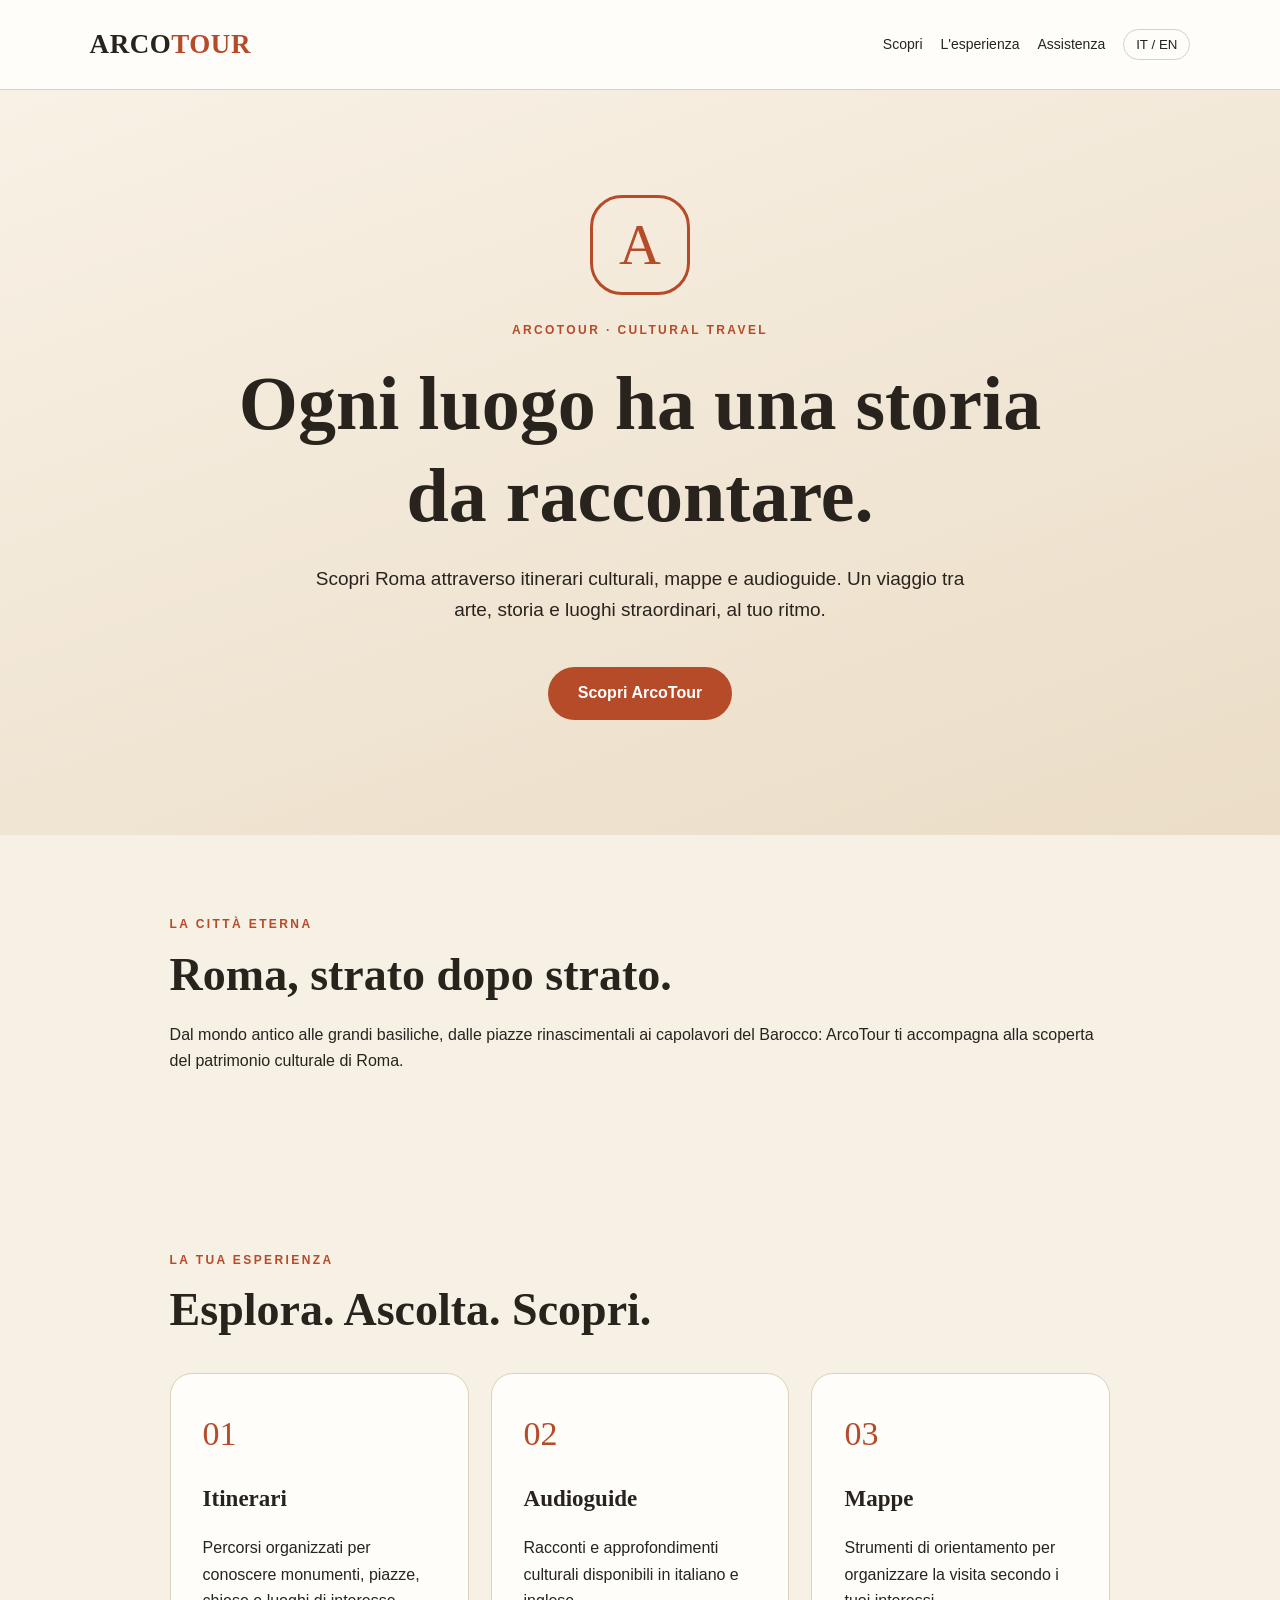
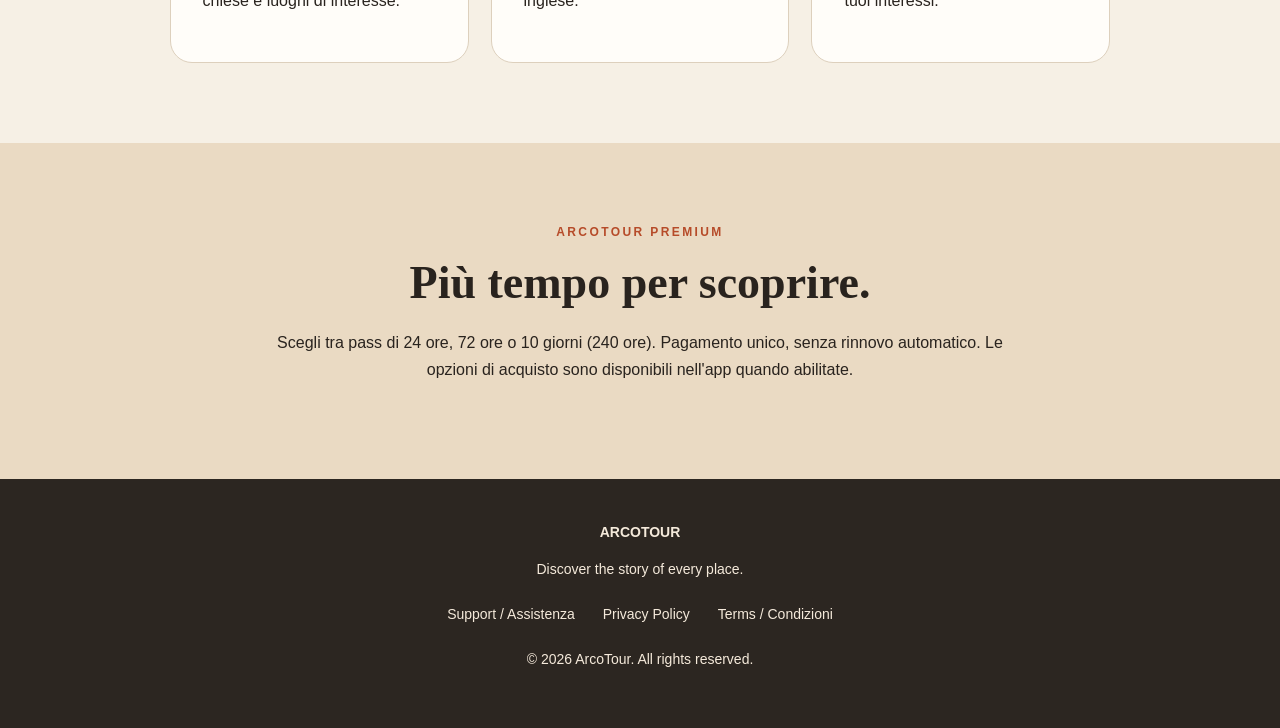
==== index.html @ a57cfba6 "Create ArcoTour official homepage" ====
<!DOCTYPE html>
<html lang="it">
<head>
  <meta charset="UTF-8">
  <meta name="viewport" content="width=device-width, initial-scale=1">
  <meta name="theme-color" content="#f6f0e5">
  <meta name="description" content="ArcoTour: itinerari culturali, mappe e audioguide per scoprire Roma in italiano e inglese.">
  <title>ArcoTour | Discover the story of every place</title>
  <style>
    :root {
      --cream: #f6f0e5;
      --white: #fffdf9;
      --ink: #29231e;
      --terracotta: #b64b29;
      --gold: #d9a441;
      --line: #ddd0bd;
    }

    * { box-sizing: border-box; }

    html { scroll-behavior: smooth; }

    body {
      margin: 0;
      background: var(--cream);
      color: var(--ink);
      font-family: Arial, Helvetica, sans-serif;
      line-height: 1.65;
    }

    a { color: inherit; }

    header {
      display: flex;
      justify-content: space-between;
      align-items: center;
      gap: 20px;
      padding: 22px 7%;
      background: var(--white);
      border-bottom: 1px solid var(--line);
    }

    .brand {
      font-family: Georgia, serif;
      font-size: 27px;
      font-weight: bold;
      letter-spacing: .02em;
      text-decoration: none;
    }

    .brand span { color: var(--terracotta); }

    nav {
      display: flex;
      flex-wrap: wrap;
      gap: 18px;
      align-items: center;
      font-size: 14px;
    }

    nav a { text-decoration: none; }

    nav a:hover, footer a:hover {
      color: var(--terracotta);
    }

    .language {
      border: 1px solid var(--line);
      background: var(--white);
      padding: 7px 12px;
      border-radius: 30px;
      cursor: pointer;
      color: var(--ink);
    }

    .hero {
      padding: 105px 7% 115px;
      text-align: center;
      background: linear-gradient(160deg, #f8f1e5, #ebddc7);
    }

    .symbol {
      display: inline-flex;
      justify-content: center;
      align-items: center;
      width: 100px;
      height: 100px;
      border: 3px solid var(--terracotta);
      border-radius: 32px;
      font-family: Georgia, serif;
      font-size: 58px;
      color: var(--terracotta);
      margin-bottom: 26px;
    }

    .eyebrow {
      color: var(--terracotta);
      text-transform: uppercase;
      letter-spacing: .2em;
      font-size: 12px;
      font-weight: bold;
    }

    h1, h2, h3 {
      font-family: Georgia, "Times New Roman", serif;
      line-height: 1.2;
    }

    h1 {
      font-size: clamp(42px, 7vw, 76px);
      max-width: 900px;
      margin: 18px auto;
    }

    .hero p {
      max-width: 650px;
      margin: 22px auto;
      font-size: 19px;
    }

    .button {
      display: inline-block;
      margin-top: 20px;
      padding: 13px 30px;
      background: var(--terracotta);
      color: white;
      border-radius: 35px;
      text-decoration: none;
      font-weight: bold;
    }

    .button:hover { background: #913b21; }

    section {
      max-width: 1120px;
      margin: auto;
      padding: 80px 7%;
    }

    section h2 {
      font-size: clamp(30px, 4vw, 46px);
      margin: 12px 0 20px;
    }

    .cards {
      display: grid;
      grid-template-columns: repeat(3, 1fr);
      gap: 22px;
      margin-top: 35px;
    }

    .card {
      background: var(--white);
      padding: 32px;
      border: 1px solid var(--line);
      border-radius: 22px;
    }

    .card .number {
      color: var(--terracotta);
      font-family: Georgia, serif;
      font-size: 34px;
    }

    .card h3 { font-size: 23px; }

    .highlight {
      max-width: none;
      background: #eadac3;
      text-align: center;
    }

    .highlight > div {
      max-width: 760px;
      margin: auto;
    }

    footer {
      background: #2c2621;
      color: #f5eadb;
      padding: 42px 7%;
      text-align: center;
      font-size: 14px;
    }

    footer a {
      display: inline-block;
      margin: 8px 12px;
      color: inherit;
      text-decoration: none;
    }

    [data-lang="en"] { display: none; }

    body.english [data-lang="it"] { display: none; }
    body.english [data-lang="en"] { display: revert; }

    @media (max-width: 720px) {
      header { flex-direction: column; }
      nav { justify-content: center; }
      .hero { padding: 75px 7%; }
      .cards { grid-template-columns: 1fr; }
      section { padding: 60px 7%; }
    }
  </style>
</head>
<body>

<header>
  <a class="brand" href="index.html">ARCO<span>TOUR</span></a>
  <nav aria-label="Main navigation">
    <a href="#discover">
      <span data-lang="it">Scopri</span>
      <span data-lang="en">Discover</span>
    </a>
    <a href="#experience">
      <span data-lang="it">L'esperienza</span>
      <span data-lang="en">Experience</span>
    </a>
    <a href="support.html">
      <span data-lang="it">Assistenza</span>
      <span data-lang="en">Support</span>
    </a>
    <button class="language" type="button" onclick="toggleLanguage()" aria-label="Change language">
      IT / EN
    </button>
  </nav>
</header>

<main>
  <div class="hero">
    <div class="symbol" aria-hidden="true">A</div>
    <div class="eyebrow">ArcoTour · Cultural Travel</div>

    <div data-lang="it">
      <h1>Ogni luogo ha una storia da raccontare.</h1>
      <p>Scopri Roma attraverso itinerari culturali, mappe e audioguide. Un viaggio tra arte, storia e luoghi straordinari, al tuo ritmo.</p>
      <a class="button" href="#discover">Scopri ArcoTour</a>
    </div>

    <div data-lang="en">
      <h1>Every place has a story to tell.</h1>
      <p>Discover Rome through cultural itineraries, maps and audio guides. Explore art, history and remarkable places at your own pace.</p>
      <a class="button" href="#discover">Discover ArcoTour</a>
    </div>
  </div>

  <section id="discover">
    <div data-lang="it">
      <div class="eyebrow">La città eterna</div>
      <h2>Roma, strato dopo strato.</h2>
      <p>Dal mondo antico alle grandi basiliche, dalle piazze rinascimentali ai capolavori del Barocco: ArcoTour ti accompagna alla scoperta del patrimonio culturale di Roma.</p>
    </div>
    <div data-lang="en">
      <div class="eyebrow">The Eternal City</div>
      <h2>Rome, layer by layer.</h2>
      <p>From ancient Rome to its magnificent basilicas, Renaissance squares and Baroque masterpieces, ArcoTour helps you explore the city's cultural heritage.</p>
    </div>
  </section>

  <section id="experience">
    <div data-lang="it">
      <div class="eyebrow">La tua esperienza</div>
      <h2>Esplora. Ascolta. Scopri.</h2>
    </div>
    <div data-lang="en">
      <div class="eyebrow">Your experience</div>
      <h2>Explore. Listen. Discover.</h2>
    </div>

    <div class="cards">
      <article class="card">
        <div class="number">01</div>
        <h3>
          <span data-lang="it">Itinerari</span>
          <span data-lang="en">Itineraries</span>
        </h3>
        <p data-lang="it">Percorsi organizzati per conoscere monumenti, piazze, chiese e luoghi di interesse.</p>
        <p data-lang="en">Curated routes through monuments, squares, churches and cultural landmarks.</p>
      </article>

      <article class="card">
        <div class="number">02</div>
        <h3>
          <span data-lang="it">Audioguide</span>
          <span data-lang="en">Audio guides</span>
        </h3>
        <p data-lang="it">Racconti e approfondimenti culturali disponibili in italiano e inglese.</p>
        <p data-lang="en">Cultural stories and insights available in Italian and English.</p>
      </article>

      <article class="card">
        <div class="number">03</div>
        <h3>
          <span data-lang="it">Mappe</span>
          <span data-lang="en">Maps</span>
        </h3>
        <p data-lang="it">Strumenti di orientamento per organizzare la visita secondo i tuoi interessi.</p>
        <p data-lang="en">Navigation tools to plan your visit around your own interests.</p>
      </article>
    </div>
  </section>

  <section class="highlight">
    <div data-lang="it">
      <div class="eyebrow">ArcoTour Premium</div>
      <h2>Più tempo per scoprire.</h2>
      <p>Scegli tra pass di 24 ore, 72 ore o 10 giorni (240 ore). Pagamento unico, senza rinnovo automatico. Le opzioni di acquisto sono disponibili nell'app quando abilitate.</p>
    </div>
    <div data-lang="en">
      <div class="eyebrow">ArcoTour Premium</div>
      <h2>More time to discover.</h2>
      <p>Choose a 24-hour, 72-hour or 10-day (240-hour) pass. One-time payment, no automatic renewal. Purchase options are available in the app when enabled.</p>
    </div>
  </section>
</main>

<footer>
  <strong>ARCOTOUR</strong>
  <p>Discover the story of every place.</p>

  <a href="support.html">Support / Assistenza</a>
  <a href="privacy.html">Privacy Policy</a>
  <a href="terms.html">Terms / Condizioni</a>

  <p>© 2026 ArcoTour. All rights reserved.</p>
</footer>

<script>
  function toggleLanguage() {
    const english = document.body.classList.toggle("english");
    document.documentElement.lang = english ? "en" : "it";
  }
</script>

</body>
</html>
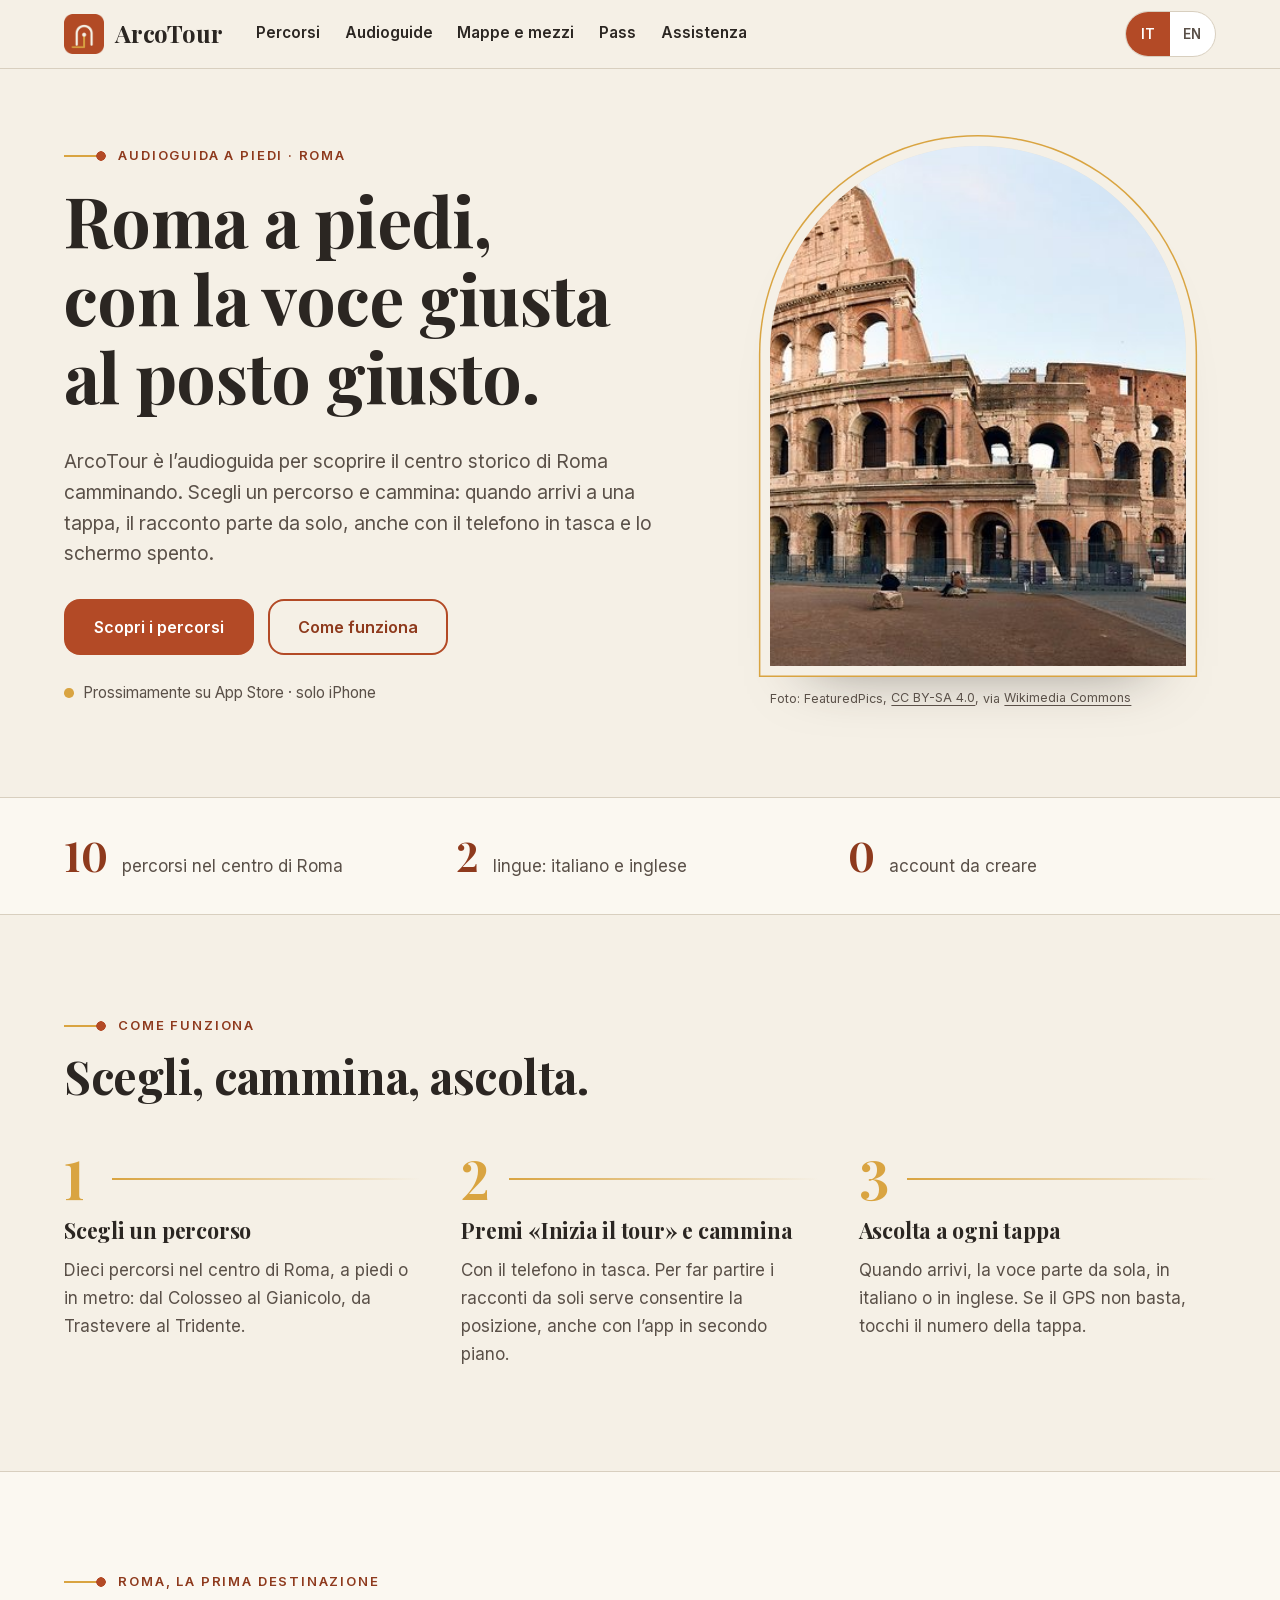
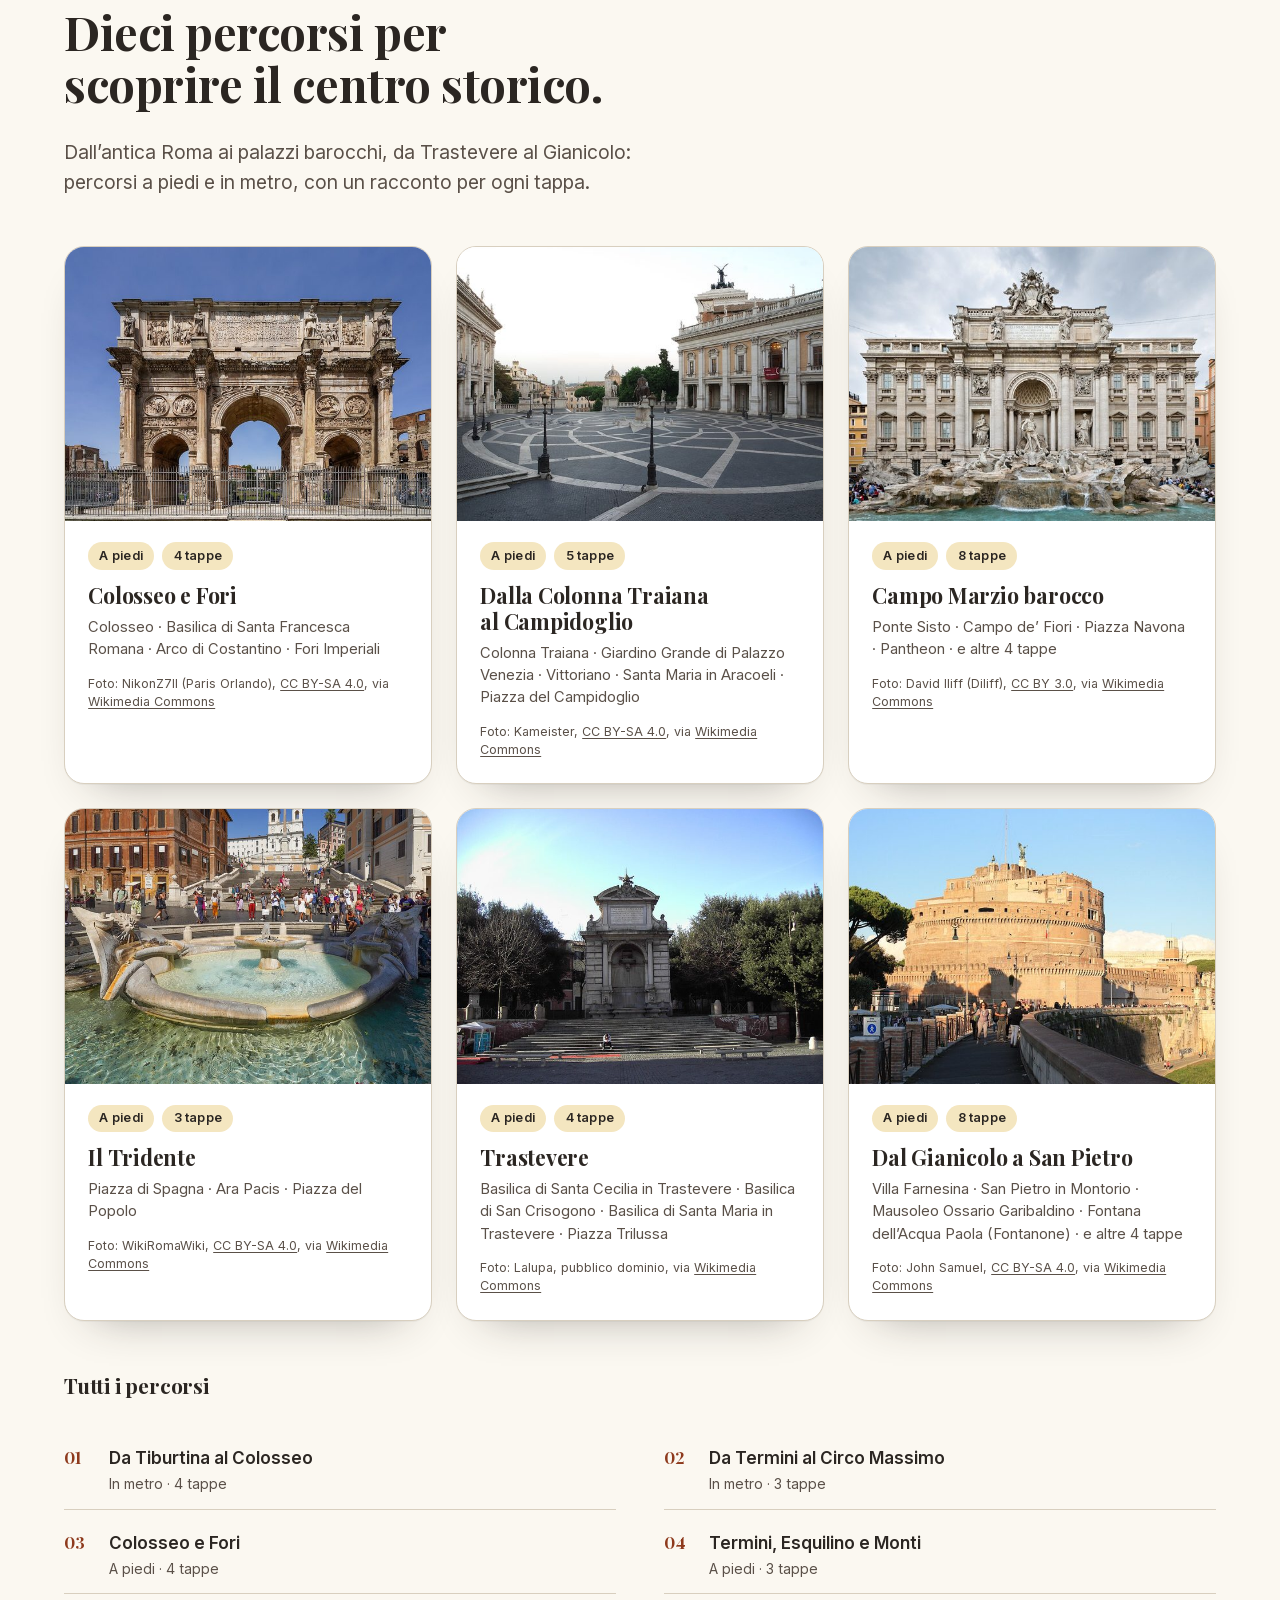
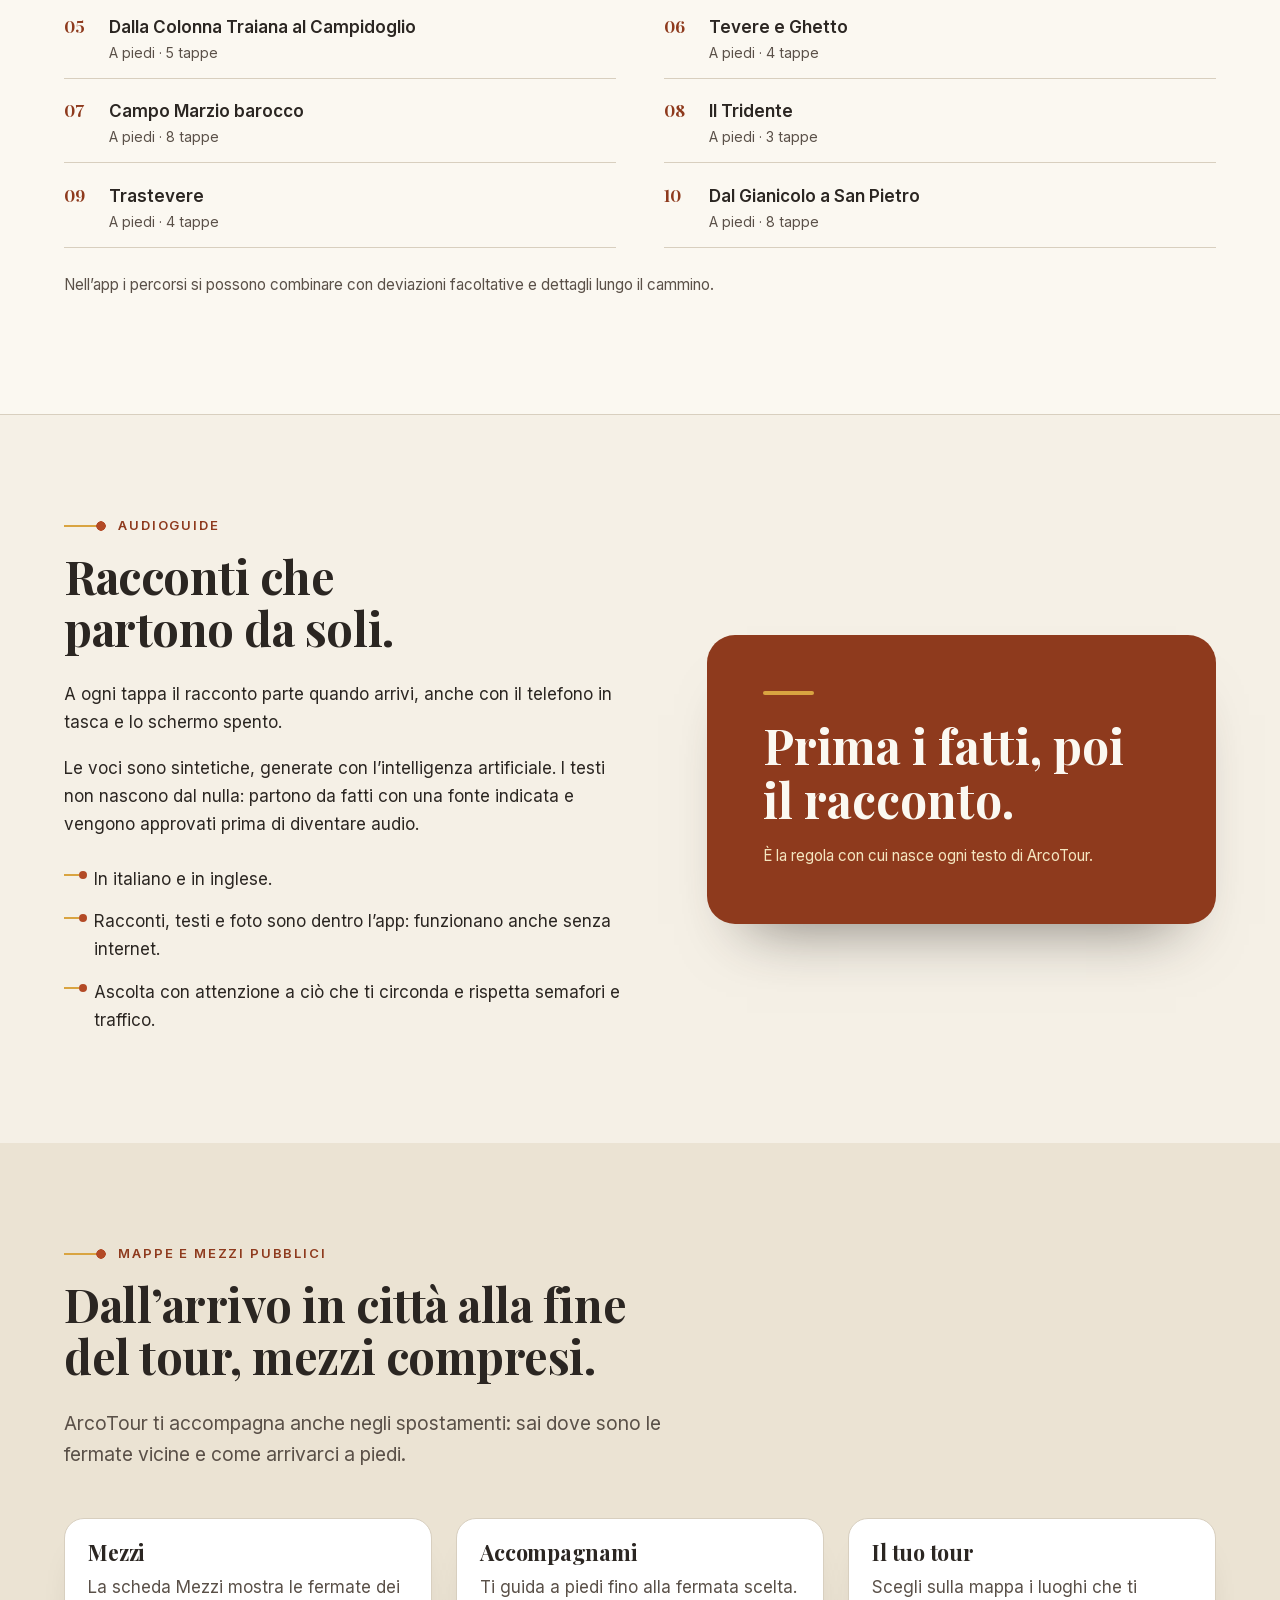
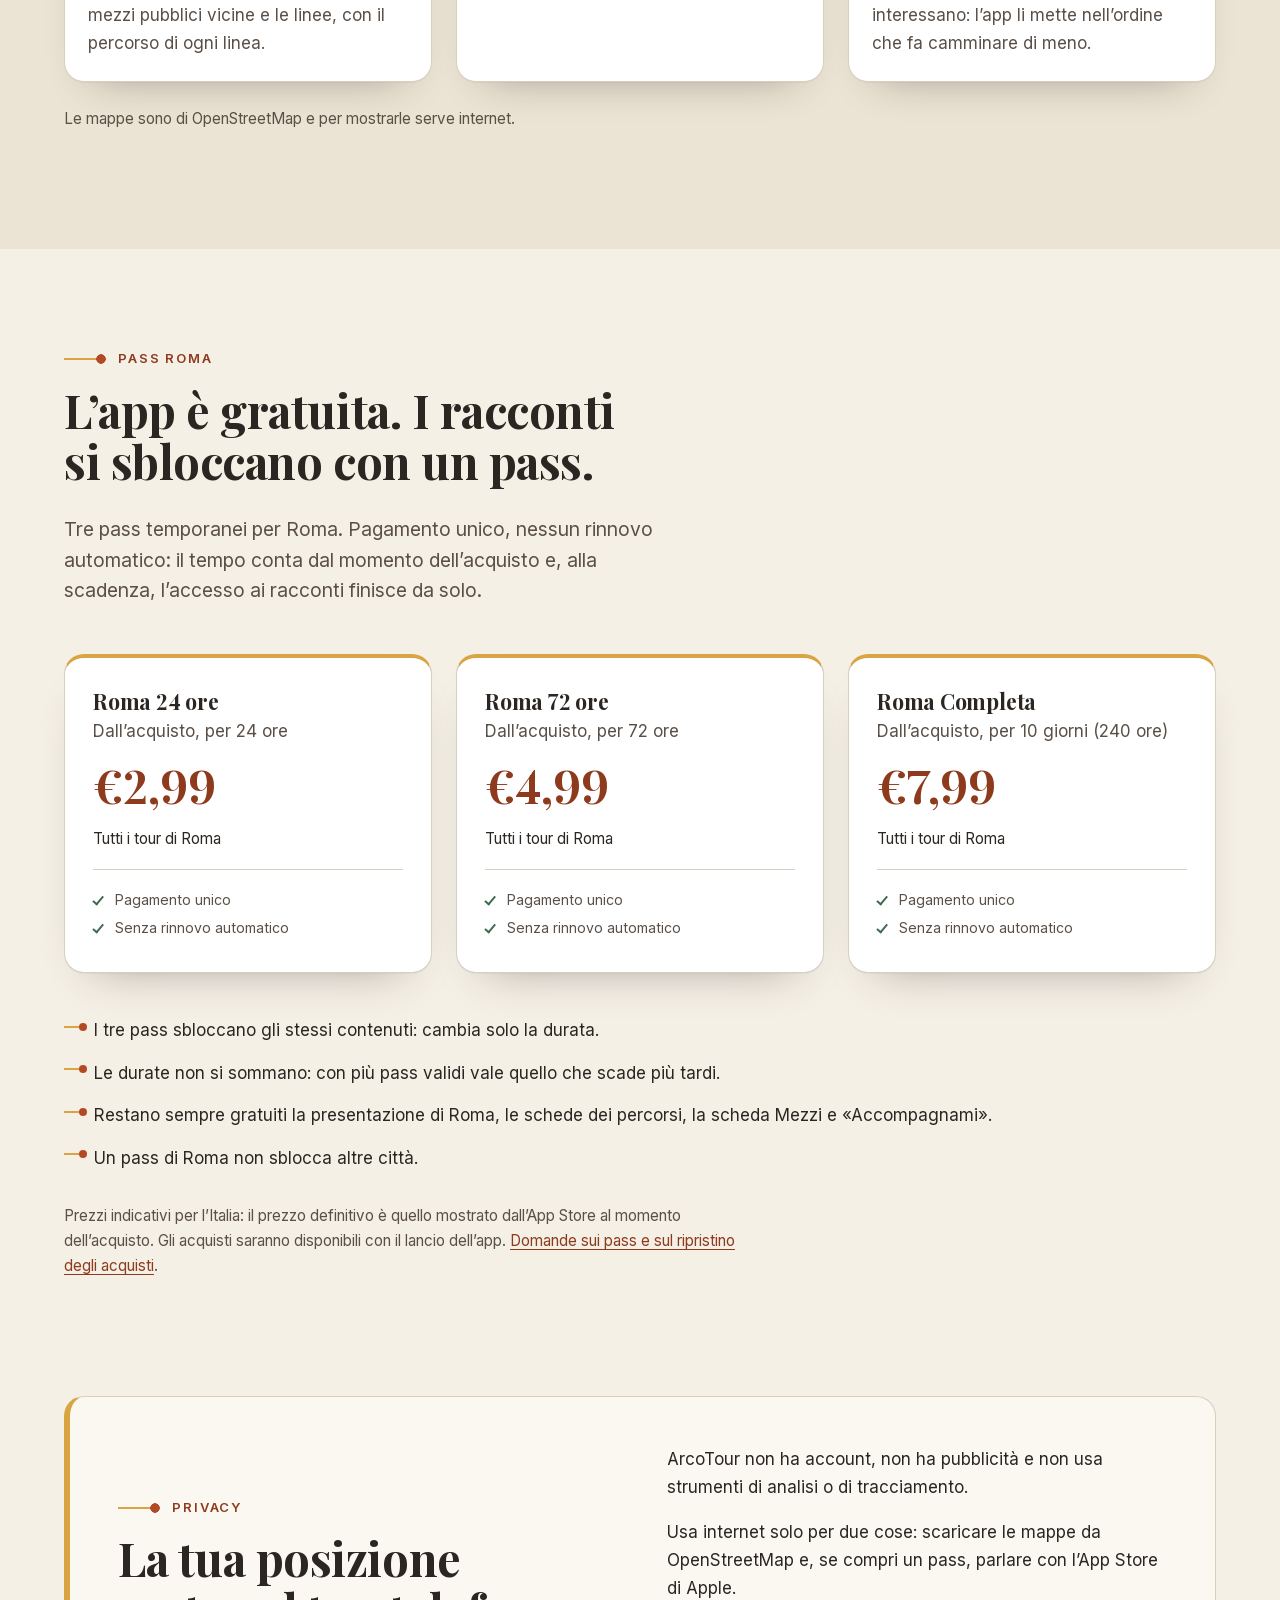
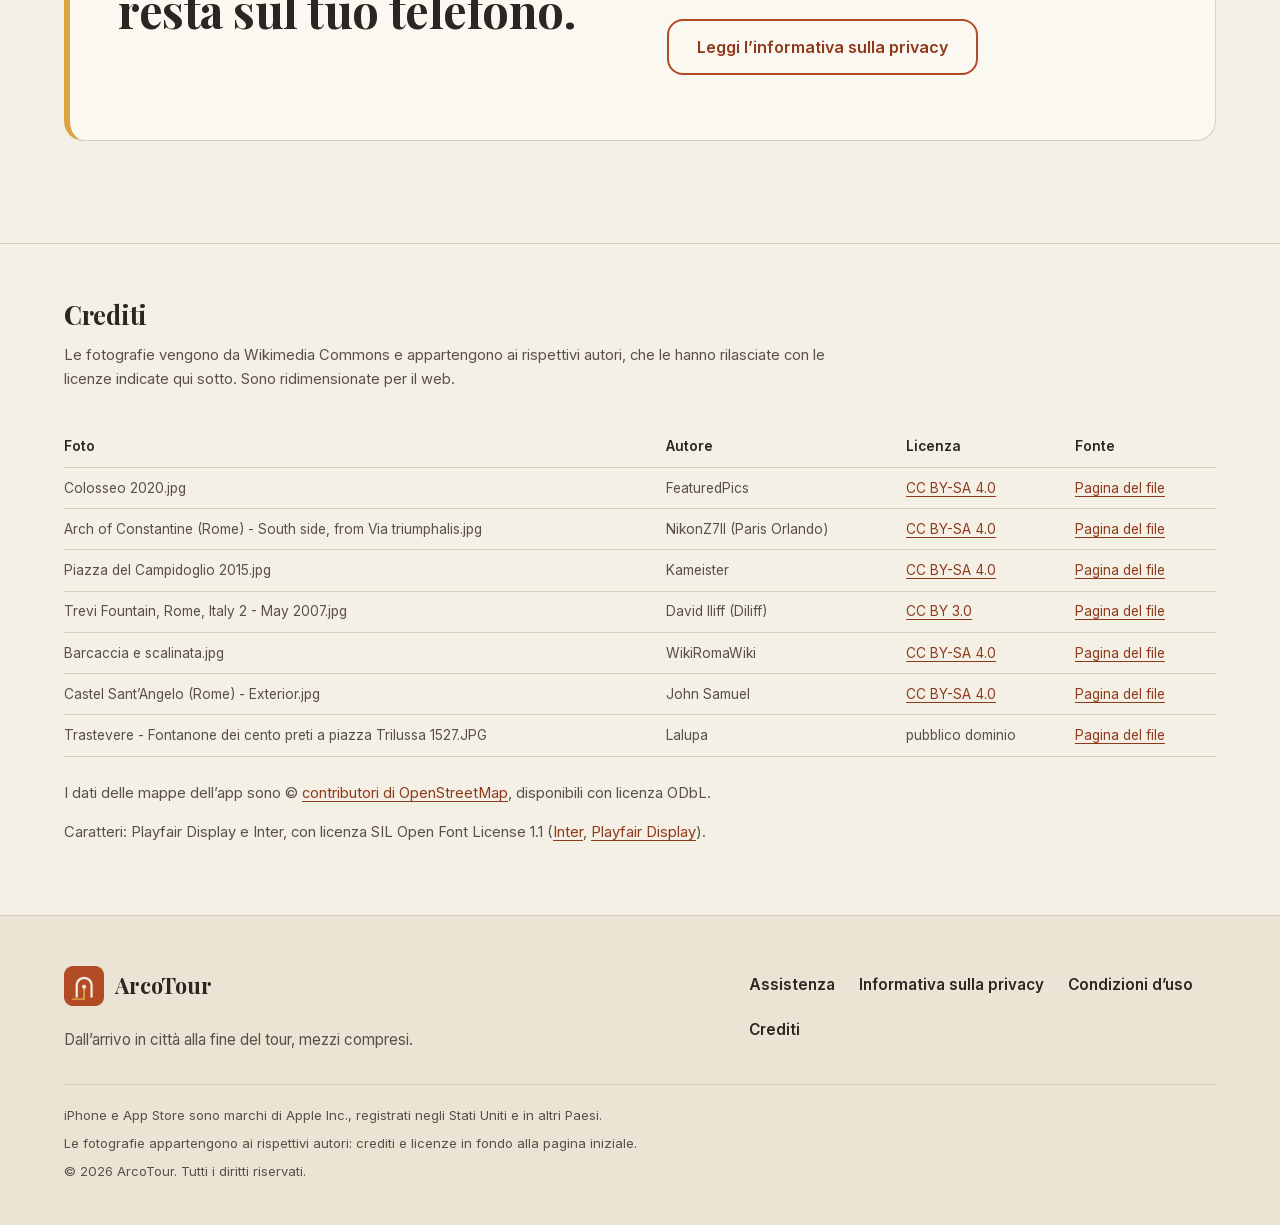
==== commit 7e50ea80: "Sito ufficiale ArcoTour: home, assistenza, privacy e condizioni (IT/EN) Perché il sito mostrava solo" ====
--- a/index.html
+++ b/index.html
@@ -1,337 +1,241 @@
-<!DOCTYPE html>
+<!doctype html>
 <html lang="it">
 <head>
-  <meta charset="UTF-8">
-  <meta name="viewport" content="width=device-width, initial-scale=1">
-  <meta name="theme-color" content="#f6f0e5">
-  <meta name="description" content="ArcoTour: itinerari culturali, mappe e audioguide per scoprire Roma in italiano e inglese.">
-  <title>ArcoTour | Discover the story of every place</title>
-  <style>
-    :root {
-      --cream: #f6f0e5;
-      --white: #fffdf9;
-      --ink: #29231e;
-      --terracotta: #b64b29;
-      --gold: #d9a441;
-      --line: #ddd0bd;
-    }
-
-    * { box-sizing: border-box; }
-
-    html { scroll-behavior: smooth; }
-
-    body {
-      margin: 0;
-      background: var(--cream);
-      color: var(--ink);
-      font-family: Arial, Helvetica, sans-serif;
-      line-height: 1.65;
-    }
-
-    a { color: inherit; }
-
-    header {
-      display: flex;
-      justify-content: space-between;
-      align-items: center;
-      gap: 20px;
-      padding: 22px 7%;
-      background: var(--white);
-      border-bottom: 1px solid var(--line);
-    }
-
-    .brand {
-      font-family: Georgia, serif;
-      font-size: 27px;
-      font-weight: bold;
-      letter-spacing: .02em;
-      text-decoration: none;
-    }
-
-    .brand span { color: var(--terracotta); }
-
-    nav {
-      display: flex;
-      flex-wrap: wrap;
-      gap: 18px;
-      align-items: center;
-      font-size: 14px;
-    }
-
-    nav a { text-decoration: none; }
-
-    nav a:hover, footer a:hover {
-      color: var(--terracotta);
-    }
-
-    .language {
-      border: 1px solid var(--line);
-      background: var(--white);
-      padding: 7px 12px;
-      border-radius: 30px;
-      cursor: pointer;
-      color: var(--ink);
-    }
-
-    .hero {
-      padding: 105px 7% 115px;
-      text-align: center;
-      background: linear-gradient(160deg, #f8f1e5, #ebddc7);
-    }
-
-    .symbol {
-      display: inline-flex;
-      justify-content: center;
-      align-items: center;
-      width: 100px;
-      height: 100px;
-      border: 3px solid var(--terracotta);
-      border-radius: 32px;
-      font-family: Georgia, serif;
-      font-size: 58px;
-      color: var(--terracotta);
-      margin-bottom: 26px;
-    }
-
-    .eyebrow {
-      color: var(--terracotta);
-      text-transform: uppercase;
-      letter-spacing: .2em;
-      font-size: 12px;
-      font-weight: bold;
-    }
-
-    h1, h2, h3 {
-      font-family: Georgia, "Times New Roman", serif;
-      line-height: 1.2;
-    }
-
-    h1 {
-      font-size: clamp(42px, 7vw, 76px);
-      max-width: 900px;
-      margin: 18px auto;
-    }
-
-    .hero p {
-      max-width: 650px;
-      margin: 22px auto;
-      font-size: 19px;
-    }
-
-    .button {
-      display: inline-block;
-      margin-top: 20px;
-      padding: 13px 30px;
-      background: var(--terracotta);
-      color: white;
-      border-radius: 35px;
-      text-decoration: none;
-      font-weight: bold;
-    }
-
-    .button:hover { background: #913b21; }
-
-    section {
-      max-width: 1120px;
-      margin: auto;
-      padding: 80px 7%;
-    }
-
-    section h2 {
-      font-size: clamp(30px, 4vw, 46px);
-      margin: 12px 0 20px;
-    }
-
-    .cards {
-      display: grid;
-      grid-template-columns: repeat(3, 1fr);
-      gap: 22px;
-      margin-top: 35px;
-    }
-
-    .card {
-      background: var(--white);
-      padding: 32px;
-      border: 1px solid var(--line);
-      border-radius: 22px;
-    }
-
-    .card .number {
-      color: var(--terracotta);
-      font-family: Georgia, serif;
-      font-size: 34px;
-    }
-
-    .card h3 { font-size: 23px; }
-
-    .highlight {
-      max-width: none;
-      background: #eadac3;
-      text-align: center;
-    }
-
-    .highlight > div {
-      max-width: 760px;
-      margin: auto;
-    }
-
-    footer {
-      background: #2c2621;
-      color: #f5eadb;
-      padding: 42px 7%;
-      text-align: center;
-      font-size: 14px;
-    }
-
-    footer a {
-      display: inline-block;
-      margin: 8px 12px;
-      color: inherit;
-      text-decoration: none;
-    }
-
-    [data-lang="en"] { display: none; }
-
-    body.english [data-lang="it"] { display: none; }
-    body.english [data-lang="en"] { display: revert; }
-
-    @media (max-width: 720px) {
-      header { flex-direction: column; }
-      nav { justify-content: center; }
-      .hero { padding: 75px 7%; }
-      .cards { grid-template-columns: 1fr; }
-      section { padding: 60px 7%; }
-    }
-  </style>
+<meta charset="utf-8">
+<meta name="viewport" content="width=device-width, initial-scale=1">
+<title>ArcoTour · Audioguida a piedi per Roma</title>
+<meta name="description" content="ArcoTour è l’audioguida per scoprire Roma camminando: dieci percorsi a piedi e in metro, con racconti in italiano e inglese che partono da soli a ogni tappa.">
+<meta name="theme-color" content="#F5F0E6">
+<meta name="color-scheme" content="light">
+<link rel="canonical" href="https://car-carmelo-ui.github.io/arcotour-site/">
+<link rel="alternate" hreflang="it" href="https://car-carmelo-ui.github.io/arcotour-site/">
+<link rel="alternate" hreflang="en" href="https://car-carmelo-ui.github.io/arcotour-site/en/">
+<link rel="alternate" hreflang="x-default" href="https://car-carmelo-ui.github.io/arcotour-site/">
+<meta property="og:type" content="website">
+<meta property="og:site_name" content="ArcoTour">
+<meta property="og:title" content="ArcoTour · Audioguida a piedi per Roma">
+<meta property="og:description" content="ArcoTour è l’audioguida per scoprire Roma camminando: dieci percorsi a piedi e in metro, con racconti in italiano e inglese che partono da soli a ogni tappa.">
+<meta property="og:url" content="https://car-carmelo-ui.github.io/arcotour-site/">
+<meta property="og:locale" content="it_IT">
+<meta property="og:locale:alternate" content="en_GB">
+<meta property="og:image" content="https://car-carmelo-ui.github.io/arcotour-site/assets/img/anteprima-it.png">
+<meta property="og:image:width" content="1200">
+<meta property="og:image:height" content="630">
+<meta property="og:image:alt" content="ArcoTour, audioguida a piedi">
+<meta name="twitter:card" content="summary_large_image">
+<link rel="icon" href="favicon.ico" sizes="any">
+<link rel="icon" type="image/png" sizes="32x32" href="assets/img/favicon-32.png">
+<link rel="apple-touch-icon" href="assets/img/apple-touch-icon.png">
+<link rel="preload" href="assets/fonts/PlayfairDisplay-Bold.ttf" as="font" type="font/ttf" crossorigin>
+<link rel="preload" href="assets/fonts/inter-regular.woff2" as="font" type="font/woff2" crossorigin>
+<link rel="stylesheet" href="assets/css/site.css">
+<script>document.documentElement.className='js'</script>
+<script src="assets/js/site.js" defer></script>
+<script type="application/ld+json">{"@context":"https://schema.org","@graph":[{"@type":"WebSite","@id":"https://car-carmelo-ui.github.io/arcotour-site/#sito","url":"https://car-carmelo-ui.github.io/arcotour-site/","name":"ArcoTour","inLanguage":"it"},{"@type":"MobileApplication","name":"ArcoTour","operatingSystem":"iOS 15 or later","applicationCategory":"TravelApplication","description":"Audioguida a piedi per Roma: percorsi a piedi e in metro, racconti in italiano e inglese che partono da soli a ogni tappa.","inLanguage":["it","en"],"url":"https://car-carmelo-ui.github.io/arcotour-site/"}]}</script>
 </head>
 <body>
-
-<header>
-  <a class="brand" href="index.html">ARCO<span>TOUR</span></a>
-  <nav aria-label="Main navigation">
-    <a href="#discover">
-      <span data-lang="it">Scopri</span>
-      <span data-lang="en">Discover</span>
-    </a>
-    <a href="#experience">
-      <span data-lang="it">L'esperienza</span>
-      <span data-lang="en">Experience</span>
-    </a>
-    <a href="support.html">
-      <span data-lang="it">Assistenza</span>
-      <span data-lang="en">Support</span>
-    </a>
-    <button class="language" type="button" onclick="toggleLanguage()" aria-label="Change language">
-      IT / EN
-    </button>
-  </nav>
+<a class="salta" href="#contenuto">Vai al contenuto</a>
+<header class="intestazione">
+<div class="contenitore">
+<a class="marchio" href="index.html" aria-label="ArcoTour, pagina iniziale"><img src="assets/img/icona-96.png" width="40" height="40" alt=""><span>ArcoTour</span></a>
+<button class="menu-toggle" type="button" aria-expanded="false" aria-controls="menu-principale">Menu</button>
+<nav class="nav" id="menu-principale" aria-label="Menu principale"><ul><li><a href="index.html#roma">Percorsi</a></li><li><a href="index.html#audioguide">Audioguide</a></li><li><a href="index.html#mappe">Mappe e mezzi</a></li><li><a href="index.html#pass">Pass</a></li><li><a href="support.html">Assistenza</a></li></ul></nav>
+<div class="lingua" role="group" aria-label="Lingua del sito"><span lang="it" aria-label="Italiano" aria-current="true">IT</span><a lang="en" hreflang="en" aria-label="English" href="en/index.html">EN</a></div>
+</div>
 </header>
-
-<main>
-  <div class="hero">
-    <div class="symbol" aria-hidden="true">A</div>
-    <div class="eyebrow">ArcoTour · Cultural Travel</div>
-
-    <div data-lang="it">
-      <h1>Ogni luogo ha una storia da raccontare.</h1>
-      <p>Scopri Roma attraverso itinerari culturali, mappe e audioguide. Un viaggio tra arte, storia e luoghi straordinari, al tuo ritmo.</p>
-      <a class="button" href="#discover">Scopri ArcoTour</a>
-    </div>
-
-    <div data-lang="en">
-      <h1>Every place has a story to tell.</h1>
-      <p>Discover Rome through cultural itineraries, maps and audio guides. Explore art, history and remarkable places at your own pace.</p>
-      <a class="button" href="#discover">Discover ArcoTour</a>
-    </div>
-  </div>
-
-  <section id="discover">
-    <div data-lang="it">
-      <div class="eyebrow">La città eterna</div>
-      <h2>Roma, strato dopo strato.</h2>
-      <p>Dal mondo antico alle grandi basiliche, dalle piazze rinascimentali ai capolavori del Barocco: ArcoTour ti accompagna alla scoperta del patrimonio culturale di Roma.</p>
-    </div>
-    <div data-lang="en">
-      <div class="eyebrow">The Eternal City</div>
-      <h2>Rome, layer by layer.</h2>
-      <p>From ancient Rome to its magnificent basilicas, Renaissance squares and Baroque masterpieces, ArcoTour helps you explore the city's cultural heritage.</p>
-    </div>
-  </section>
-
-  <section id="experience">
-    <div data-lang="it">
-      <div class="eyebrow">La tua esperienza</div>
-      <h2>Esplora. Ascolta. Scopri.</h2>
-    </div>
-    <div data-lang="en">
-      <div class="eyebrow">Your experience</div>
-      <h2>Explore. Listen. Discover.</h2>
-    </div>
-
-    <div class="cards">
-      <article class="card">
-        <div class="number">01</div>
-        <h3>
-          <span data-lang="it">Itinerari</span>
-          <span data-lang="en">Itineraries</span>
-        </h3>
-        <p data-lang="it">Percorsi organizzati per conoscere monumenti, piazze, chiese e luoghi di interesse.</p>
-        <p data-lang="en">Curated routes through monuments, squares, churches and cultural landmarks.</p>
-      </article>
-
-      <article class="card">
-        <div class="number">02</div>
-        <h3>
-          <span data-lang="it">Audioguide</span>
-          <span data-lang="en">Audio guides</span>
-        </h3>
-        <p data-lang="it">Racconti e approfondimenti culturali disponibili in italiano e inglese.</p>
-        <p data-lang="en">Cultural stories and insights available in Italian and English.</p>
-      </article>
-
-      <article class="card">
-        <div class="number">03</div>
-        <h3>
-          <span data-lang="it">Mappe</span>
-          <span data-lang="en">Maps</span>
-        </h3>
-        <p data-lang="it">Strumenti di orientamento per organizzare la visita secondo i tuoi interessi.</p>
-        <p data-lang="en">Navigation tools to plan your visit around your own interests.</p>
-      </article>
-    </div>
-  </section>
-
-  <section class="highlight">
-    <div data-lang="it">
-      <div class="eyebrow">ArcoTour Premium</div>
-      <h2>Più tempo per scoprire.</h2>
-      <p>Scegli tra pass di 24 ore, 72 ore o 10 giorni (240 ore). Pagamento unico, senza rinnovo automatico. Le opzioni di acquisto sono disponibili nell'app quando abilitate.</p>
-    </div>
-    <div data-lang="en">
-      <div class="eyebrow">ArcoTour Premium</div>
-      <h2>More time to discover.</h2>
-      <p>Choose a 24-hour, 72-hour or 10-day (240-hour) pass. One-time payment, no automatic renewal. Purchase options are available in the app when enabled.</p>
-    </div>
-  </section>
+<main id="contenuto">
+<section class="eroe" aria-labelledby="titolo-eroe">
+<div class="contenitore">
+<div>
+<p class="occhiello">Audioguida a piedi · Roma</p>
+<h1 id="titolo-eroe">Roma a piedi, con la voce giusta al posto giusto.</h1>
+<p class="lead">ArcoTour è l’audioguida per scoprire il centro storico di Roma camminando. Scegli un percorso e cammina: quando arrivi a una tappa, il racconto parte da solo, anche con il telefono in tasca e lo schermo spento.</p>
+<div class="pulsanti"><a class="pulsante pulsante-primario" href="#roma">Scopri i percorsi</a><a class="pulsante pulsante-secondario" href="#come-funziona">Come funziona</a></div>
+<p class="disponibilita">Prossimamente su App Store · solo iPhone</p>
+</div>
+<figure class="arco">
+<div class="arco-cornice">
+<img src="assets/img/foto/colosseo-1280.jpg" srcset="assets/img/foto/colosseo-640.jpg 640w, assets/img/foto/colosseo-1280.jpg 1280w" sizes="(min-width: 60rem) 26rem, 86vw" width="1280" height="897" alt="Il Colosseo visto dall’esterno." fetchpriority="high" decoding="async">
+</div>
+<figcaption class="credito">Foto: FeaturedPics, <a href="https://creativecommons.org/licenses/by-sa/4.0/">CC BY-SA 4.0</a>, via <a href="https://commons.wikimedia.org/wiki/File:Colosseo_2020.jpg">Wikimedia Commons</a></figcaption>
+</figure>
+</div>
+</section>
+<section class="fatti sezione-avorio" aria-label="ArcoTour"><div class="contenitore"><ul><li><span class="valore">10</span><span class="etichetta">percorsi nel centro di Roma</span></li><li><span class="valore">2</span><span class="etichetta">lingue: italiano e inglese</span></li><li><span class="valore">0</span><span class="etichetta">account da creare</span></li></ul></div></section>
+<section id="come-funziona" aria-labelledby="titolo-come">
+<div class="contenitore">
+<div class="testata">
+<p class="occhiello">Come funziona</p>
+<h2 id="titolo-come">Scegli, cammina, ascolta.</h2>
+</div>
+<ol class="passi"><li class="passo"><h3>Scegli un percorso</h3><p>Dieci percorsi nel centro di Roma, a piedi o in metro: dal Colosseo al Gianicolo, da Trastevere al Tridente.</p></li><li class="passo"><h3>Premi «Inizia il tour» e cammina</h3><p>Con il telefono in tasca. Per far partire i racconti da soli serve consentire la posizione, anche con l’app in secondo piano.</p></li><li class="passo"><h3>Ascolta a ogni tappa</h3><p>Quando arrivi, la voce parte da sola, in italiano o in inglese. Se il GPS non basta, tocchi il numero della tappa.</p></li></ol>
+</div>
+</section>
+<section id="roma" class="sezione-avorio" aria-labelledby="titolo-roma">
+<div class="contenitore">
+<div class="testata">
+<p class="occhiello">Roma, la prima destinazione</p>
+<h2 id="titolo-roma">Dieci percorsi per scoprire il centro storico.</h2>
+<p class="lead">Dall’antica Roma ai palazzi barocchi, da Trastevere al Gianicolo: percorsi a piedi e in metro, con un racconto per ogni tappa.</p>
+</div>
+<div class="griglia griglia-percorsi">
+<article class="scheda">
+<img src="assets/img/foto/arco_costantino-1280.jpg" srcset="assets/img/foto/arco_costantino-640.jpg 640w, assets/img/foto/arco_costantino-1280.jpg 1280w" sizes="(min-width: 60rem) 22rem, (min-width: 40rem) 45vw, 92vw" width="1280" height="1080" alt="L’Arco di Costantino." loading="lazy" decoding="async">
+<div class="scheda-corpo">
+<ul class="meta"><li>A piedi</li><li>4 tappe</li></ul>
+<h3>Colosseo e Fori</h3>
+<p class="tappe-elenco">Colosseo · Basilica di Santa Francesca Romana · Arco di Costantino · Fori Imperiali</p>
+<p class="credito">Foto: NikonZ7II (Paris Orlando), <a href="https://creativecommons.org/licenses/by-sa/4.0/">CC BY-SA 4.0</a>, via <a href="https://commons.wikimedia.org/wiki/File:Arch_of_Constantine_(Rome)_-_South_side,_from_Via_triumphalis.jpg">Wikimedia Commons</a></p>
+</div>
+</article>
+<article class="scheda">
+<img src="assets/img/foto/campidoglio-1280.jpg" srcset="assets/img/foto/campidoglio-640.jpg 640w, assets/img/foto/campidoglio-1280.jpg 1280w" sizes="(min-width: 60rem) 22rem, (min-width: 40rem) 45vw, 92vw" width="1280" height="853" alt="Piazza del Campidoglio, con la pavimentazione a stella e i palazzi che la circondano." loading="lazy" decoding="async">
+<div class="scheda-corpo">
+<ul class="meta"><li>A piedi</li><li>5 tappe</li></ul>
+<h3>Dalla Colonna Traiana al Campidoglio</h3>
+<p class="tappe-elenco">Colonna Traiana · Giardino Grande di Palazzo Venezia · Vittoriano · Santa Maria in Aracoeli · Piazza del Campidoglio</p>
+<p class="credito">Foto: Kameister, <a href="https://creativecommons.org/licenses/by-sa/4.0/">CC BY-SA 4.0</a>, via <a href="https://commons.wikimedia.org/wiki/File:Piazza_del_Campidoglio_2015.jpg">Wikimedia Commons</a></p>
+</div>
+</article>
+<article class="scheda">
+<img src="assets/img/foto/fontana_di_trevi-1280.jpg" srcset="assets/img/foto/fontana_di_trevi-640.jpg 640w, assets/img/foto/fontana_di_trevi-1280.jpg 1280w" sizes="(min-width: 60rem) 22rem, (min-width: 40rem) 45vw, 92vw" width="1280" height="850" alt="La Fontana di Trevi." loading="lazy" decoding="async">
+<div class="scheda-corpo">
+<ul class="meta"><li>A piedi</li><li>8 tappe</li></ul>
+<h3>Campo Marzio barocco</h3>
+<p class="tappe-elenco">Ponte Sisto · Campo de’ Fiori · Piazza Navona · Pantheon · e altre 4 tappe</p>
+<p class="credito">Foto: David Iliff (Diliff), <a href="https://creativecommons.org/licenses/by/3.0/">CC BY 3.0</a>, via <a href="https://commons.wikimedia.org/wiki/File:Trevi_Fountain,_Rome,_Italy_2_-_May_2007.jpg">Wikimedia Commons</a></p>
+</div>
+</article>
+<article class="scheda">
+<img src="assets/img/foto/piazza_spagna-1280.jpg" srcset="assets/img/foto/piazza_spagna-640.jpg 640w, assets/img/foto/piazza_spagna-1280.jpg 1280w" sizes="(min-width: 60rem) 22rem, (min-width: 40rem) 45vw, 92vw" width="1280" height="1149" alt="La Barcaccia in Piazza di Spagna, con la scalinata di Trinità dei Monti sullo sfondo." loading="lazy" decoding="async">
+<div class="scheda-corpo">
+<ul class="meta"><li>A piedi</li><li>3 tappe</li></ul>
+<h3>Il Tridente</h3>
+<p class="tappe-elenco">Piazza di Spagna · Ara Pacis · Piazza del Popolo</p>
+<p class="credito">Foto: WikiRomaWiki, <a href="https://creativecommons.org/licenses/by-sa/4.0/">CC BY-SA 4.0</a>, via <a href="https://commons.wikimedia.org/wiki/File:Barcaccia_e_scalinata.jpg">Wikimedia Commons</a></p>
+</div>
+</article>
+<article class="scheda">
+<img src="assets/img/foto/piazza_trilussa-1280.jpg" srcset="assets/img/foto/piazza_trilussa-640.jpg 640w, assets/img/foto/piazza_trilussa-1280.jpg 1280w" sizes="(min-width: 60rem) 22rem, (min-width: 40rem) 45vw, 92vw" width="1280" height="960" alt="Piazza Trilussa a Trastevere, con la fontana e la scalinata." loading="lazy" decoding="async">
+<div class="scheda-corpo">
+<ul class="meta"><li>A piedi</li><li>4 tappe</li></ul>
+<h3>Trastevere</h3>
+<p class="tappe-elenco">Basilica di Santa Cecilia in Trastevere · Basilica di San Crisogono · Basilica di Santa Maria in Trastevere · Piazza Trilussa</p>
+<p class="credito">Foto: Lalupa, pubblico dominio, via <a href="https://commons.wikimedia.org/wiki/File:Trastevere_-_Fontanone_dei_cento_preti_a_piazza_Trilussa_1527.JPG">Wikimedia Commons</a></p>
+</div>
+</article>
+<article class="scheda">
+<img src="assets/img/foto/castel_sant_angelo-1280.jpg" srcset="assets/img/foto/castel_sant_angelo-640.jpg 640w, assets/img/foto/castel_sant_angelo-1280.jpg 1280w" sizes="(min-width: 60rem) 22rem, (min-width: 40rem) 45vw, 92vw" width="1280" height="853" alt="Castel Sant’Angelo." loading="lazy" decoding="async">
+<div class="scheda-corpo">
+<ul class="meta"><li>A piedi</li><li>8 tappe</li></ul>
+<h3>Dal Gianicolo a San Pietro</h3>
+<p class="tappe-elenco">Villa Farnesina · San Pietro in Montorio · Mausoleo Ossario Garibaldino · Fontana dell’Acqua Paola (Fontanone) · e altre 4 tappe</p>
+<p class="credito">Foto: John Samuel, <a href="https://creativecommons.org/licenses/by-sa/4.0/">CC BY-SA 4.0</a>, via <a href="https://commons.wikimedia.org/wiki/File:Castel_Sant&#x27;Angelo_(Rome)_-_Exterior.jpg">Wikimedia Commons</a></p>
+</div>
+</article>
+</div>
+<h3 class="sottotitolo-sezione">Tutti i percorsi</h3>
+<ol class="elenco-percorsi"><li><span><span class="nome">Da Tiburtina al Colosseo</span><span class="dettaglio">In metro · 4 tappe</span></span></li><li><span><span class="nome">Da Termini al Circo Massimo</span><span class="dettaglio">In metro · 3 tappe</span></span></li><li><span><span class="nome">Colosseo e Fori</span><span class="dettaglio">A piedi · 4 tappe</span></span></li><li><span><span class="nome">Termini, Esquilino e Monti</span><span class="dettaglio">A piedi · 3 tappe</span></span></li><li><span><span class="nome">Dalla Colonna Traiana al Campidoglio</span><span class="dettaglio">A piedi · 5 tappe</span></span></li><li><span><span class="nome">Tevere e Ghetto</span><span class="dettaglio">A piedi · 4 tappe</span></span></li><li><span><span class="nome">Campo Marzio barocco</span><span class="dettaglio">A piedi · 8 tappe</span></span></li><li><span><span class="nome">Il Tridente</span><span class="dettaglio">A piedi · 3 tappe</span></span></li><li><span><span class="nome">Trastevere</span><span class="dettaglio">A piedi · 4 tappe</span></span></li><li><span><span class="nome">Dal Gianicolo a San Pietro</span><span class="dettaglio">A piedi · 8 tappe</span></span></li></ol>
+<p class="nota nota-sotto">Nell’app i percorsi si possono combinare con deviazioni facoltative e dettagli lungo il cammino.</p>
+</div>
+</section>
+<section id="audioguide" aria-labelledby="titolo-audio">
+<div class="contenitore due-colonne">
+<div>
+<p class="occhiello">Audioguide</p>
+<h2 id="titolo-audio">Racconti che partono da soli.</h2>
+<p>A ogni tappa il racconto parte quando arrivi, anche con il telefono in tasca e lo schermo spento.</p>
+<p>Le voci sono sintetiche, generate con l’intelligenza artificiale. I testi non nascono dal nulla: partono da fatti con una fonte indicata e vengono approvati prima di diventare audio.</p>
+<ul class="punti"><li>In italiano e in inglese.</li><li>Racconti, testi e foto sono dentro l’app: funzionano anche senza internet.</li><li>Ascolta con attenzione a ciò che ti circonda e rispetta semafori e traffico.</li></ul>
+</div>
+<div class="citazione"><p>Prima i fatti, poi il racconto.</p><p>È la regola con cui nasce ogni testo di ArcoTour.</p></div>
+</div>
+</section>
+<section id="mappe" class="sezione-sabbia" aria-labelledby="titolo-mappe">
+<div class="contenitore">
+<div class="testata">
+<p class="occhiello">Mappe e mezzi pubblici</p>
+<h2 id="titolo-mappe">Dall’arrivo in città alla fine del tour, mezzi compresi.</h2>
+<p class="lead">ArcoTour ti accompagna anche negli spostamenti: sai dove sono le fermate vicine e come arrivarci a piedi.</p>
+</div>
+<div class="griglia griglia-3"><article class="scheda"><div class="scheda-corpo"><h3>Mezzi</h3><p>La scheda Mezzi mostra le fermate dei mezzi pubblici vicine e le linee, con il percorso di ogni linea.</p></div></article><article class="scheda"><div class="scheda-corpo"><h3>Accompagnami</h3><p>Ti guida a piedi fino alla fermata scelta.</p></div></article><article class="scheda"><div class="scheda-corpo"><h3>Il tuo tour</h3><p>Scegli sulla mappa i luoghi che ti interessano: l’app li mette nell’ordine che fa camminare di meno.</p></div></article></div>
+<p class="nota nota-sotto">Le mappe sono di OpenStreetMap e per mostrarle serve internet.</p>
+</div>
+</section>
+<section id="pass" aria-labelledby="titolo-pass">
+<div class="contenitore">
+<div class="testata">
+<p class="occhiello">Pass Roma</p>
+<h2 id="titolo-pass">L’app è gratuita. I racconti si sbloccano con un pass.</h2>
+<p class="lead">Tre pass temporanei per Roma. Pagamento unico, nessun rinnovo automatico: il tempo conta dal momento dell’acquisto e, alla scadenza, l’accesso ai racconti finisce da solo.</p>
+</div>
+<div class="griglia-pass">
+<article class="pass">
+<h3>Roma 24 ore</h3>
+<p class="durata">Dall’acquisto, per 24 ore</p>
+<p class="prezzo">€2,99</p>
+<p class="contenuto">Tutti i tour di Roma</p>
+<ul class="bollini"><li>Pagamento unico</li><li>Senza rinnovo automatico</li></ul>
+</article>
+<article class="pass">
+<h3>Roma 72 ore</h3>
+<p class="durata">Dall’acquisto, per 72 ore</p>
+<p class="prezzo">€4,99</p>
+<p class="contenuto">Tutti i tour di Roma</p>
+<ul class="bollini"><li>Pagamento unico</li><li>Senza rinnovo automatico</li></ul>
+</article>
+<article class="pass">
+<h3>Roma Completa</h3>
+<p class="durata">Dall’acquisto, per 10 giorni (240 ore)</p>
+<p class="prezzo">€7,99</p>
+<p class="contenuto">Tutti i tour di Roma</p>
+<ul class="bollini"><li>Pagamento unico</li><li>Senza rinnovo automatico</li></ul>
+</article>
+</div>
+<ul class="punti pass-punti"><li>I tre pass sbloccano gli stessi contenuti: cambia solo la durata.</li><li>Le durate non si sommano: con più pass validi vale quello che scade più tardi.</li><li>Restano sempre gratuiti la presentazione di Roma, le schede dei percorsi, la scheda Mezzi e «Accompagnami».</li><li>Un pass di Roma non sblocca altre città.</li></ul>
+<p class="nota nota-sotto">Prezzi indicativi per l’Italia: il prezzo definitivo è quello mostrato dall’App Store al momento dell’acquisto. Gli acquisti saranno disponibili con il lancio dell’app. <a href="support.html#come-funzionano-i-pass">Domande sui pass e sul ripristino degli acquisti</a>.</p>
+</div>
+</section>
+<section id="privacy" class="senza-sopra" aria-labelledby="titolo-privacy">
+<div class="contenitore">
+<div class="fascia-privacy">
+<div>
+<p class="occhiello">Privacy</p>
+<h2 id="titolo-privacy">La tua posizione resta sul tuo telefono.</h2>
+</div>
+<div>
+<p>ArcoTour non ha account, non ha pubblicità e non usa strumenti di analisi o di tracciamento.</p>
+<p>Usa internet solo per due cose: scaricare le mappe da OpenStreetMap e, se compri un pass, parlare con l’App Store di Apple.</p>
+<p><a class="pulsante pulsante-secondario" href="privacy.html">Leggi l’informativa sulla privacy</a></p>
+</div>
+</div>
+</div>
+</section>
+<section id="crediti" class="crediti" aria-labelledby="titolo-crediti">
+<div class="contenitore">
+<h2 id="titolo-crediti">Crediti</h2>
+<p>Le fotografie vengono da Wikimedia Commons e appartengono ai rispettivi autori, che le hanno rilasciate con le licenze indicate qui sotto. Sono ridimensionate per il web.</p>
+<div class="scorri"><table class="tabella-crediti"><thead><tr><th scope="col">Foto</th><th scope="col">Autore</th><th scope="col">Licenza</th><th scope="col">Fonte</th></tr></thead><tbody><tr><td>Colosseo 2020.jpg</td><td>FeaturedPics</td><td><a href="https://creativecommons.org/licenses/by-sa/4.0/">CC BY-SA 4.0</a></td><td><a href="https://commons.wikimedia.org/wiki/File:Colosseo_2020.jpg">Pagina del file</a></td></tr><tr><td>Arch of Constantine (Rome) - South side, from Via triumphalis.jpg</td><td>NikonZ7II (Paris Orlando)</td><td><a href="https://creativecommons.org/licenses/by-sa/4.0/">CC BY-SA 4.0</a></td><td><a href="https://commons.wikimedia.org/wiki/File:Arch_of_Constantine_(Rome)_-_South_side,_from_Via_triumphalis.jpg">Pagina del file</a></td></tr><tr><td>Piazza del Campidoglio 2015.jpg</td><td>Kameister</td><td><a href="https://creativecommons.org/licenses/by-sa/4.0/">CC BY-SA 4.0</a></td><td><a href="https://commons.wikimedia.org/wiki/File:Piazza_del_Campidoglio_2015.jpg">Pagina del file</a></td></tr><tr><td>Trevi Fountain, Rome, Italy 2 - May 2007.jpg</td><td>David Iliff (Diliff)</td><td><a href="https://creativecommons.org/licenses/by/3.0/">CC BY 3.0</a></td><td><a href="https://commons.wikimedia.org/wiki/File:Trevi_Fountain,_Rome,_Italy_2_-_May_2007.jpg">Pagina del file</a></td></tr><tr><td>Barcaccia e scalinata.jpg</td><td>WikiRomaWiki</td><td><a href="https://creativecommons.org/licenses/by-sa/4.0/">CC BY-SA 4.0</a></td><td><a href="https://commons.wikimedia.org/wiki/File:Barcaccia_e_scalinata.jpg">Pagina del file</a></td></tr><tr><td>Castel Sant’Angelo (Rome) - Exterior.jpg</td><td>John Samuel</td><td><a href="https://creativecommons.org/licenses/by-sa/4.0/">CC BY-SA 4.0</a></td><td><a href="https://commons.wikimedia.org/wiki/File:Castel_Sant&#x27;Angelo_(Rome)_-_Exterior.jpg">Pagina del file</a></td></tr><tr><td>Trastevere - Fontanone dei cento preti a piazza Trilussa 1527.JPG</td><td>Lalupa</td><td>pubblico dominio</td><td><a href="https://commons.wikimedia.org/wiki/File:Trastevere_-_Fontanone_dei_cento_preti_a_piazza_Trilussa_1527.JPG">Pagina del file</a></td></tr></tbody></table></div>
+<p>I dati delle mappe dell’app sono © <a href="https://www.openstreetmap.org/copyright">contributori di OpenStreetMap</a>, disponibili con licenza ODbL.</p>
+<p>Caratteri: Playfair Display e Inter, con licenza SIL Open Font License 1.1 (<a href="assets/fonts/OFL-Inter.txt">Inter</a>, <a href="assets/fonts/OFL-PlayfairDisplay.txt">Playfair Display</a>).</p>
+</div>
+</section>
 </main>
-
-<footer>
-  <strong>ARCOTOUR</strong>
-  <p>Discover the story of every place.</p>
-
-  <a href="support.html">Support / Assistenza</a>
-  <a href="privacy.html">Privacy Policy</a>
-  <a href="terms.html">Terms / Condizioni</a>
-
-  <p>© 2026 ArcoTour. All rights reserved.</p>
+<footer class="piede">
+<div class="contenitore">
+<div class="piede-griglia">
+<div>
+<a class="marchio" href="index.html" aria-label="ArcoTour, pagina iniziale"><img src="assets/img/icona-96.png" width="40" height="40" alt=""><span>ArcoTour</span></a>
+<p class="frase">Dall’arrivo in città alla fine del tour, mezzi compresi.</p>
+</div>
+<nav aria-label="Il sito"><ul><li><a href="support.html">Assistenza</a></li><li><a href="privacy.html">Informativa sulla privacy</a></li><li><a href="terms.html">Condizioni d’uso</a></li><li><a href="index.html#crediti">Crediti</a></li></ul></nav>
+</div>
+<div class="note">
+<p>iPhone e App Store sono marchi di Apple Inc., registrati negli Stati Uniti e in altri Paesi.</p>
+<p>Le fotografie appartengono ai rispettivi autori: crediti e licenze in fondo alla pagina iniziale.</p>
+<p>© 2026 ArcoTour. Tutti i diritti riservati.</p>
+</div>
+</div>
 </footer>
-
-<script>
-  function toggleLanguage() {
-    const english = document.body.classList.toggle("english");
-    document.documentElement.lang = english ? "en" : "it";
-  }
-</script>
-
 </body>
 </html>
--- a/assets/css/site.css
+++ b/assets/css/site.css
@@ -0,0 +1,422 @@
+/* ArcoTour — sito ufficiale.
+   Colori, caratteri e forme sono quelli dell'app (app/lib/theme.dart e docs/design.md del progetto dell'app):
+   travertino = sfondo, terracotta = azioni, ocra = «oro» (percorso e dettagli), avorio e bianco = schede,
+   inchiostro = testo. Titoli in Playfair Display, tutto il resto in Inter. Nessuna risorsa esterna. */
+
+@font-face {
+  font-family: "Playfair Display"; font-style: normal; font-weight: 700; font-display: swap;
+  src: url("../fonts/PlayfairDisplay-Bold.ttf") format("truetype");
+}
+@font-face {
+  font-family: "Inter"; font-style: normal; font-weight: 400; font-display: swap;
+  src: url("../fonts/inter-regular.woff2") format("woff2");
+}
+@font-face {
+  font-family: "Inter"; font-style: normal; font-weight: 600; font-display: swap;
+  src: url("../fonts/inter-semibold.woff2") format("woff2");
+}
+
+:root {
+  --travertino: #F5F0E6;
+  --avorio: #FBF8F1;
+  --bianco: #FFFFFF;
+  --sabbia: #EBE3D3;
+  --terracotta: #B34A26;
+  --terracotta-scura: #8E3A1D;
+  --ocra: #D9A441;
+  --ocra-chiara: #F4E6C0;
+  --inchiostro: #2B2622;
+  --secondario: #5A5048;
+  --bordo: #D8CFBF;
+  --verde: #3F6B4F;
+  --font-titoli: "Playfair Display", Georgia, "Times New Roman", serif;
+  --font-testo: "Inter", system-ui, -apple-system, "Segoe UI", Roboto, "Helvetica Neue", Arial, sans-serif;
+  --raggio: 20px;
+  --larghezza: 72rem;
+  --ombra: 0 1px 0 rgba(43, 38, 34, .04), 0 22px 44px -30px rgba(43, 38, 34, .45);
+}
+
+*, *::before, *::after { box-sizing: border-box; }
+
+html {
+  -webkit-text-size-adjust: 100%;
+  text-size-adjust: 100%;
+  scroll-behavior: smooth;
+  scroll-padding-top: 5.5rem;
+  color-scheme: light;
+}
+
+body {
+  margin: 0;
+  background: var(--travertino);
+  color: var(--inchiostro);
+  font-family: var(--font-testo);
+  font-size: 1.0625rem;
+  line-height: 1.65;
+  font-synthesis: none;
+  overflow-wrap: break-word; /* un indirizzo lungo (osmfoundation.org/wiki/Privacy_Policy) a capo invece di uscire dallo schermo */
+  -webkit-font-smoothing: antialiased;
+  text-rendering: optimizeLegibility;
+}
+
+img { display: block; max-width: 100%; height: auto; }
+
+a { color: var(--terracotta-scura); text-underline-offset: .2em; text-decoration-thickness: 1px; }
+a:hover { color: var(--terracotta); }
+
+:focus-visible { outline: 3px solid var(--terracotta); outline-offset: 3px; border-radius: 4px; }
+
+.salta {
+  position: absolute; left: .75rem; top: -4rem; z-index: 100;
+  background: var(--inchiostro); color: var(--bianco); padding: .75rem 1.1rem; border-radius: 12px; font-weight: 600;
+}
+.salta:focus { top: .75rem; color: var(--bianco); }
+
+/* ------------------------------------------------------------------ testo */
+h1, h2, h3 {
+  font-family: var(--font-titoli); font-weight: 700; line-height: 1.12; letter-spacing: -.01em;
+  margin: 0 0 .55em; text-wrap: balance;
+}
+/* il Playfair ha i numeri «a minuscola» di serie: nei titoli, nei prezzi e nei numeri d'ordine li voglio tutti alti uguali */
+h1, h2, h3, .marchio, .fatti .valore, .passo::before, .elenco-percorsi li::before, .pass .prezzo { font-variant-numeric: lining-nums; }
+h1 { font-size: clamp(2.35rem, 1.35rem + 4.6vw, 4.35rem); }
+h2 { font-size: clamp(1.85rem, 1.2rem + 2.4vw, 2.9rem); }
+h3 { font-size: 1.35rem; line-height: 1.2; }
+p { margin: 0 0 1em; }
+strong { font-weight: 600; }
+
+.occhiello {
+  display: flex; align-items: center; gap: .8rem; margin: 0 0 1.1rem;
+  font-size: .8125rem; font-weight: 600; line-height: 1.2; letter-spacing: .14em; text-transform: uppercase;
+  color: var(--terracotta-scura);
+}
+/* il motivo del marchio: un percorso ocra che finisce con un punto terracotta */
+.occhiello::before {
+  content: ""; flex: none; width: 2.6rem; height: 10px;
+  background:
+    radial-gradient(circle, var(--terracotta) 0 4.5px, transparent 5px) right center / 10px 10px no-repeat,
+    linear-gradient(var(--ocra), var(--ocra)) left center / calc(100% - 6px) 2px no-repeat;
+}
+
+.lead { font-size: 1.2rem; line-height: 1.6; color: var(--secondario); max-width: 38rem; }
+
+.contenitore { width: min(100% - 2.5rem, var(--larghezza)); margin-inline: auto; }
+
+section { padding-block: clamp(3.5rem, 8vw, 6.5rem); }
+/* le parti di un testo lungo (informativa, condizioni) non sono «fasce» della pagina: niente grande spazio sopra e sotto */
+.prosa section, .pagina-corpo section { padding-block: 0; }
+.sezione-avorio { background: var(--avorio); border-block: 1px solid var(--bordo); }
+.sezione-sabbia { background: var(--sabbia); }
+.testata { max-width: 42rem; margin-bottom: clamp(2rem, 4vw, 3rem); }
+
+/* ------------------------------------------------------------ intestazione */
+.intestazione {
+  position: sticky; top: 0; z-index: 30;
+  background: rgba(245, 240, 230, .95); border-bottom: 1px solid var(--bordo);
+  -webkit-backdrop-filter: saturate(1.2) blur(8px); backdrop-filter: saturate(1.2) blur(8px);
+}
+.intestazione .contenitore { display: flex; flex-wrap: wrap; align-items: center; gap: .25rem .75rem; min-height: 4.25rem; }
+
+.marchio {
+  order: 1; display: inline-flex; align-items: center; gap: .7rem; min-height: 2.75rem; text-decoration: none; color: var(--inchiostro);
+  font-family: var(--font-titoli); font-weight: 700; font-size: 1.5rem; letter-spacing: -.01em;
+}
+.marchio:hover { color: var(--inchiostro); }
+.marchio img { width: 40px; height: 40px; }
+
+.lingua {
+  order: 2; display: inline-flex; margin-left: auto; border: 1px solid var(--bordo); border-radius: 999px;
+  background: var(--bianco); overflow: hidden;
+}
+.lingua a, .lingua span {
+  display: inline-flex; align-items: center; justify-content: center; min-width: 2.75rem; min-height: 2.75rem;
+  padding: 0 .85rem; font-size: .85rem; font-weight: 600; text-decoration: none; color: var(--secondario);
+}
+.lingua a:hover { background: var(--travertino); color: var(--inchiostro); }
+.lingua [aria-current="true"] { background: var(--terracotta); color: var(--bianco); }
+
+.menu-toggle {
+  order: 3; display: none; align-items: center; min-height: 2.75rem; padding: 0 1rem; border: 1px solid var(--bordo);
+  border-radius: 999px; background: var(--bianco); color: var(--inchiostro); font: 600 .9rem var(--font-testo); cursor: pointer;
+}
+
+.nav { order: 4; width: 100%; padding-bottom: .5rem; }
+.nav ul { display: flex; flex-wrap: wrap; gap: 0 1.35rem; list-style: none; margin: 0; padding: 0; }
+.nav a {
+  display: inline-block; padding: .65rem .1rem; color: var(--inchiostro); text-decoration: none;
+  font-size: .95rem; font-weight: 600; border-bottom: 2px solid transparent;
+}
+.nav a:hover { color: var(--inchiostro); border-color: var(--ocra); }
+.nav a[aria-current="page"] { border-color: var(--terracotta); }
+
+@media (min-width: 56rem) {
+  .nav { order: 2; width: auto; padding: 0; margin-left: 1.25rem; }
+  .lingua { order: 3; }
+}
+/* con JavaScript il menu si chiude sui telefoni; senza, resta aperto sotto il marchio */
+@media (max-width: 55.99rem) {
+  .js .menu-toggle { display: inline-flex; }
+  .js .nav { display: none; padding: .25rem 0 1rem; }
+  .js .nav.aperto { display: block; }
+  .js .nav ul { flex-direction: column; }
+  .nav a { min-width: 2.75rem; } /* con il dito: area da toccare di almeno 44 px */
+}
+/* telefoni piccoli (320–380 px): marchio e pulsanti un po' più stretti, perché lingua e «Menu» restino sulla stessa riga */
+@media (max-width: 24rem) {
+  .intestazione .contenitore { gap: .25rem .5rem; }
+  .marchio { font-size: 1.3rem; gap: .5rem; }
+  .marchio img { width: 34px; height: 34px; }
+  .lingua a, .lingua span { min-width: 2.75rem; padding: 0 .4rem; }
+  .menu-toggle { padding: 0 .8rem; }
+}
+@media (max-width: 22rem) {
+  .contenitore { width: min(100% - 1.5rem, var(--larghezza)); }
+  .marchio { font-size: 1.15rem; }
+  .menu-toggle { padding: 0 .7rem; }
+}
+
+/* --------------------------------------------------------------- pulsanti */
+.pulsanti { display: flex; flex-wrap: wrap; gap: .9rem; margin: 1.9rem 0 1.4rem; }
+.pulsante {
+  display: inline-flex; align-items: center; justify-content: center; min-height: 3.5rem; padding: 0 1.75rem;
+  border: 2px solid transparent; border-radius: 16px; font-weight: 600; font-size: 1rem; text-decoration: none;
+}
+@media (max-width: 36rem) { .pulsanti .pulsante { flex: 1 1 100%; } }
+.pulsante-primario { background: var(--terracotta); color: var(--bianco); }
+.pulsante-primario:hover { background: var(--terracotta-scura); color: var(--bianco); }
+.pulsante-secondario { border-color: var(--terracotta); color: var(--terracotta-scura); background: transparent; }
+.pulsante-secondario:hover { background: var(--bianco); color: var(--terracotta-scura); }
+
+.disponibilita { display: inline-flex; align-items: center; gap: .6rem; margin: 0; font-size: .95rem; color: var(--secondario); }
+.disponibilita::before { content: ""; width: .6rem; height: .6rem; border-radius: 50%; background: var(--ocra); }
+
+/* ------------------------------------------------------------------- eroe */
+.eroe { padding-block: clamp(2.5rem, 6vw, 5rem) clamp(3rem, 7vw, 6rem); }
+.eroe .contenitore { display: grid; gap: 3rem; align-items: center; }
+.eroe h1 { margin-bottom: .45em; }
+@media (min-width: 60rem) {
+  .eroe .contenitore { grid-template-columns: minmax(0, 1.12fr) minmax(0, .88fr); gap: 4.5rem; }
+}
+
+/* l'arco dell'icona come cornice delle foto */
+.arco { margin: 0 auto; width: min(100%, 26rem); }
+.arco-cornice {
+  overflow: hidden; aspect-ratio: 4 / 5; border-radius: 999px 999px 0 0; background: var(--sabbia);
+  box-shadow: 0 0 0 .6rem var(--travertino), 0 0 0 calc(.6rem + 1.5px) var(--ocra), 0 40px 60px -40px rgba(43, 38, 34, .55);
+}
+.arco-cornice img { width: 100%; height: 100%; object-fit: cover; }
+.arco figcaption { margin-top: 1.5rem; }
+
+.credito { margin: .6rem 0 0; font-size: .78rem; line-height: 1.45; color: var(--secondario); }
+.credito a { color: inherit; padding-block: .4rem; } /* il collegamento è piccolo: il padding allarga solo la zona da toccare */
+
+/* ------------------------------------------------------------------ fatti */
+.fatti { padding-block: 2.25rem; }
+.fatti ul { display: grid; gap: 1.5rem; margin: 0; padding: 0; list-style: none; grid-template-columns: repeat(auto-fit, minmax(11rem, 1fr)); }
+.fatti li { display: flex; align-items: baseline; gap: .9rem; }
+.fatti .valore { font-family: var(--font-titoli); font-weight: 700; font-size: 2.6rem; line-height: 1; color: var(--terracotta-scura); }
+.fatti .etichetta { color: var(--secondario); line-height: 1.35; }
+
+/* ----------------------------------------------------------------- passi */
+.passi { display: grid; gap: 2rem; margin: 0; padding: 0; list-style: none; counter-reset: passo; }
+.passo { position: relative; padding-top: 4.2rem; counter-increment: passo; }
+.passo::before {
+  content: counter(passo); position: absolute; top: 0; left: 0;
+  font-family: var(--font-titoli); font-weight: 700; font-size: 3.4rem; line-height: 1; color: var(--ocra);
+}
+.passo::after { content: ""; position: absolute; top: 1.7rem; left: 3rem; right: 0; height: 2px; background: linear-gradient(90deg, var(--ocra), transparent); }
+.passo p { color: var(--secondario); margin: 0; }
+@media (min-width: 48rem) { .passi { grid-template-columns: repeat(3, 1fr); gap: 2.5rem; } }
+
+/* ------------------------------------------------------------------ schede */
+.griglia { display: grid; gap: 1.5rem; }
+.griglia-percorsi { grid-template-columns: repeat(auto-fill, minmax(min(100%, 19rem), 1fr)); }
+.griglia-3 { grid-template-columns: repeat(auto-fill, minmax(min(100%, 17rem), 1fr)); }
+
+.scheda {
+  display: flex; flex-direction: column; overflow: hidden; background: var(--bianco);
+  border: 1px solid var(--bordo); border-radius: var(--raggio); box-shadow: var(--ombra);
+}
+.scheda > img { width: 100%; aspect-ratio: 4 / 3; object-fit: cover; background: var(--sabbia); }
+.scheda-corpo { padding: 1.3rem 1.45rem 1.5rem; }
+.scheda-corpo > :last-child { margin-bottom: 0; }
+.scheda h3 { margin-bottom: .35em; }
+.scheda p { color: var(--secondario); }
+.scheda .credito { margin-top: .9rem; }
+
+.meta { display: flex; flex-wrap: wrap; gap: .5rem; margin: 0 0 .8rem; padding: 0; list-style: none; }
+.meta li {
+  padding: .22rem .7rem; border-radius: 999px; background: var(--ocra-chiara); color: var(--inchiostro);
+  font-size: .78rem; font-weight: 600; letter-spacing: .02em;
+}
+.tappe-elenco { font-size: .92rem; line-height: 1.5; }
+
+.elenco-percorsi {
+  display: grid; gap: .25rem 3rem; margin: 2rem 0 0; padding: 0; list-style: none; counter-reset: percorso;
+}
+@media (min-width: 48rem) { .elenco-percorsi { grid-template-columns: 1fr 1fr; } }
+.elenco-percorsi li {
+  display: flex; align-items: baseline; gap: .9rem; padding: .85rem 0; border-bottom: 1px solid var(--bordo); counter-increment: percorso;
+}
+.elenco-percorsi li::before {
+  content: counter(percorso, decimal-leading-zero); flex: none; width: 1.9rem;
+  font-family: var(--font-titoli); font-weight: 700; color: var(--terracotta-scura);
+}
+.elenco-percorsi .nome { font-weight: 600; }
+.elenco-percorsi .dettaglio { display: block; font-size: .88rem; color: var(--secondario); font-weight: 400; }
+
+.sottotitolo-sezione { margin: 3.25rem 0 0; font-size: 1.3rem; }
+.nota { font-size: .95rem; color: var(--secondario); max-width: 44rem; }
+.nota-sotto { margin-top: 1.5rem; }
+section.senza-sopra { padding-top: 0; }
+
+/* ---------------------------------------------------------- audioguide */
+.due-colonne { display: grid; gap: 3rem; align-items: center; }
+@media (min-width: 60rem) { .due-colonne { grid-template-columns: 1.05fr .95fr; gap: 5rem; } }
+.punti { margin: 1.25rem 0 0; padding: 0; list-style: none; }
+.punti li { position: relative; padding: .45rem 0 .45rem 1.9rem; }
+.punti li::before {
+  content: ""; position: absolute; left: 0; top: 1.05rem; width: .95rem; height: 2px; background: var(--ocra);
+}
+.punti li::after {
+  content: ""; position: absolute; left: .95rem; top: calc(1.05rem - 3px); width: 8px; height: 8px; border-radius: 50%; background: var(--terracotta);
+}
+.citazione {
+  position: relative; padding: clamp(2rem, 5vw, 3.5rem); border-radius: 28px; background: var(--terracotta-scura); color: var(--avorio);
+  box-shadow: 0 40px 60px -40px rgba(43, 38, 34, .6);
+}
+.citazione p:first-child {
+  margin: 0 0 1rem; font-family: var(--font-titoli); font-weight: 700; font-size: clamp(1.9rem, 1.2rem + 2.6vw, 3rem); line-height: 1.12;
+}
+.citazione p:last-child { margin: 0; font-size: .95rem; color: var(--ocra-chiara); }
+.citazione::before { content: ""; display: block; width: 3.2rem; height: 4px; margin-bottom: 1.5rem; border-radius: 2px; background: var(--ocra); }
+
+/* ---------------------------------------------------------------- pass */
+.griglia-pass { display: grid; gap: 1.5rem; }
+@media (min-width: 52rem) { .griglia-pass { grid-template-columns: repeat(3, 1fr); } }
+.pass {
+  display: flex; flex-direction: column; padding: 1.9rem 1.75rem; background: var(--bianco);
+  border: 1px solid var(--bordo); border-top: 4px solid var(--ocra); border-radius: var(--raggio); box-shadow: var(--ombra);
+}
+.pass h3 { margin-bottom: .1em; }
+.pass .durata { margin: 0 0 1.1rem; color: var(--secondario); }
+.pass .prezzo { margin: 0 0 1.1rem; font-family: var(--font-titoli); font-weight: 700; font-size: 2.9rem; line-height: 1; color: var(--terracotta-scura); }
+.pass .contenuto { margin: 0 0 1.1rem; font-size: .95rem; }
+.pass .bollini { margin: auto 0 0; padding: 1rem 0 0; list-style: none; border-top: 1px solid var(--bordo); font-size: .88rem; color: var(--secondario); }
+.pass .bollini li { padding: .15rem 0 .15rem 1.4rem; position: relative; }
+.pass .bollini li::before {
+  content: ""; position: absolute; left: .1rem; top: .5rem; width: .4rem; height: .7rem;
+  border: solid var(--verde); border-width: 0 2px 2px 0; transform: rotate(40deg);
+}
+.pass-punti { margin: 2.25rem 0 0; }
+
+/* -------------------------------------------------------------- privacy */
+.fascia-privacy {
+  display: grid; gap: 2rem; padding: clamp(1.75rem, 4vw, 3rem); background: var(--avorio);
+  border: 1px solid var(--bordo); border-left: 6px solid var(--ocra); border-radius: var(--raggio);
+}
+@media (min-width: 52rem) { .fascia-privacy { grid-template-columns: 1fr 1fr; align-items: center; gap: 3rem; } }
+.fascia-privacy h2 { margin: 0; }
+
+/* -------------------------------------------------------------- crediti */
+.crediti { padding-block: 3.5rem; border-top: 1px solid var(--bordo); }
+.crediti h2 { font-size: 1.6rem; }
+.crediti p { font-size: .92rem; color: var(--secondario); max-width: 48rem; }
+.tabella-crediti { width: 100%; border-collapse: collapse; margin: 1.25rem 0 1.5rem; font-size: .86rem; }
+.tabella-crediti th, .tabella-crediti td { padding: .55rem .75rem .55rem 0; text-align: left; vertical-align: top; border-bottom: 1px solid var(--bordo); }
+.tabella-crediti th { font-weight: 600; color: var(--inchiostro); }
+.tabella-crediti td { color: var(--secondario); }
+.scorri { overflow-x: auto; }
+
+/* ----------------------------------------------------- assistenza e testi */
+.pagina-testata { padding-block: clamp(2.5rem, 6vw, 4.5rem) clamp(1.5rem, 3vw, 2.5rem); }
+.pagina-testata h1 { font-size: clamp(2.2rem, 1.3rem + 3.8vw, 3.8rem); }
+.pagina-corpo { padding-block: 1rem clamp(3.5rem, 8vw, 6rem); }
+
+.contatto {
+  display: grid; gap: 1rem; padding: 1.75rem 1.9rem; margin-bottom: 2.5rem; background: var(--bianco);
+  border: 1px solid var(--bordo); border-left: 6px solid var(--terracotta); border-radius: var(--raggio); box-shadow: var(--ombra);
+}
+.contatto h2 { margin: 0; font-size: 1.6rem; }
+.contatto p { margin: 0; }
+.contatto p + p { margin-top: .75rem; color: var(--secondario); font-size: .95rem; }
+
+.indice { display: flex; flex-wrap: wrap; gap: .6rem; margin: 0 0 2.25rem; padding: 0; list-style: none; }
+.indice a {
+  display: inline-flex; align-items: center; min-height: 2.75rem; padding: 0 1.1rem; border: 1px solid var(--bordo); border-radius: 999px;
+  background: var(--bianco); color: var(--inchiostro); font-size: .92rem; font-weight: 600; text-decoration: none;
+}
+.indice a:hover { border-color: var(--terracotta); color: var(--terracotta-scura); }
+
+.gruppo-faq { margin-top: 2.75rem; }
+.gruppo-faq h2 { font-size: 1.7rem; }
+.faq details { border-bottom: 1px solid var(--bordo); }
+.faq details:first-of-type { border-top: 1px solid var(--bordo); }
+.faq summary {
+  position: relative; display: block; padding: 1.15rem 3rem 1.15rem 0; font-weight: 600; cursor: pointer; list-style: none;
+}
+.faq summary::-webkit-details-marker { display: none; }
+.faq summary::after {
+  content: "+"; position: absolute; right: .35rem; top: 50%; transform: translateY(-52%);
+  font-size: 1.6rem; font-weight: 400; line-height: 1; color: var(--terracotta);
+}
+.faq details[open] summary::after { content: "\2212"; }
+.faq summary:hover { color: var(--terracotta-scura); }
+.faq .risposta { max-width: 44rem; padding: 0 0 1.4rem; }
+.faq .risposta > :last-child { margin-bottom: 0; }
+
+.prosa { max-width: 46rem; }
+.prosa h2 { margin: 2.75rem 0 .6rem; font-size: 1.65rem; }
+.prosa > h2:first-child, .prosa > section:first-child > h2 { margin-top: 0; }
+.prosa ul { padding-left: 1.25rem; }
+.prosa li { margin: .4rem 0; }
+.prosa li::marker { color: var(--terracotta); }
+
+.sommario { max-width: 46rem; margin: 0 0 2.5rem; padding: 1.25rem 1.5rem; background: var(--bianco); border: 1px solid var(--bordo); border-radius: var(--raggio); }
+.sommario h2 { margin: 0 0 .5rem; font-family: var(--font-testo); font-size: .8125rem; letter-spacing: .14em; text-transform: uppercase; color: var(--terracotta-scura); }
+.sommario ol { margin: 0; padding-left: 1.3rem; columns: 2 16rem; column-gap: 2rem; }
+.sommario li { margin: 0 0 .5rem; break-inside: avoid; }
+.sommario a { display: inline-block; padding-block: .15rem; }
+
+.prosa-sez h3 { margin-top: 2rem; }
+.parte-titolo { margin: 3.25rem 0 0; padding-top: 1.5rem; border-top: 2px solid var(--ocra); font-size: 2rem; }
+.parte-titolo:first-child { margin-top: 0; }
+
+.bozza {
+  max-width: 46rem; margin: 0 0 2.25rem; padding: 1rem 1.25rem; background: var(--ocra-chiara);
+  border-left: 5px solid var(--terracotta); border-radius: 12px; font-size: .95rem;
+}
+.segnaposto {
+  padding: .05rem .4rem; border-radius: 6px; background: var(--ocra-chiara); border: 1px dashed var(--terracotta);
+  color: var(--inchiostro); font-weight: 600; font-size: .92em; white-space: normal;
+}
+
+/* ---------------------------------------------------------------- piè */
+.piede { margin-top: 0; padding-block: 3rem 2.25rem; background: var(--sabbia); border-top: 1px solid var(--bordo); font-size: .95rem; color: var(--secondario); }
+.piede a { color: var(--inchiostro); }
+.piede-griglia { display: grid; gap: 2rem; }
+@media (min-width: 52rem) { .piede-griglia { grid-template-columns: 1.4fr 1fr; align-items: start; } }
+.piede .marchio { font-size: 1.35rem; }
+.piede .frase { margin: .9rem 0 0; max-width: 26rem; }
+.piede nav ul { display: flex; flex-wrap: wrap; gap: .25rem 1.5rem; margin: 0; padding: 0; list-style: none; }
+.piede nav a { display: inline-block; padding: .5rem 0; font-weight: 600; text-decoration: none; }
+.piede nav a:hover { text-decoration: underline; }
+.piede .note { margin-top: 2rem; padding-top: 1.25rem; border-top: 1px solid var(--bordo); font-size: .82rem; }
+.piede .note p { margin: 0 0 .4rem; }
+
+/* ---------------------------------------------------------------- 404 */
+.vuota { padding-block: clamp(4rem, 12vw, 9rem); text-align: center; }
+.vuota .lead { margin-inline: auto; }
+.vuota .lead-en { margin-top: 3rem; }
+
+/* ----------------------------------------------------------- stampa, moto */
+@media (prefers-reduced-motion: reduce) {
+  html { scroll-behavior: auto; }
+  *, *::before, *::after { animation: none !important; transition: none !important; }
+}
+@media print {
+  .intestazione, .menu-toggle, .salta, .pulsanti { display: none !important; }
+  body { background: #fff; font-size: 11pt; }
+  a { color: inherit; }
+  section { padding-block: 1.5rem; }
+}
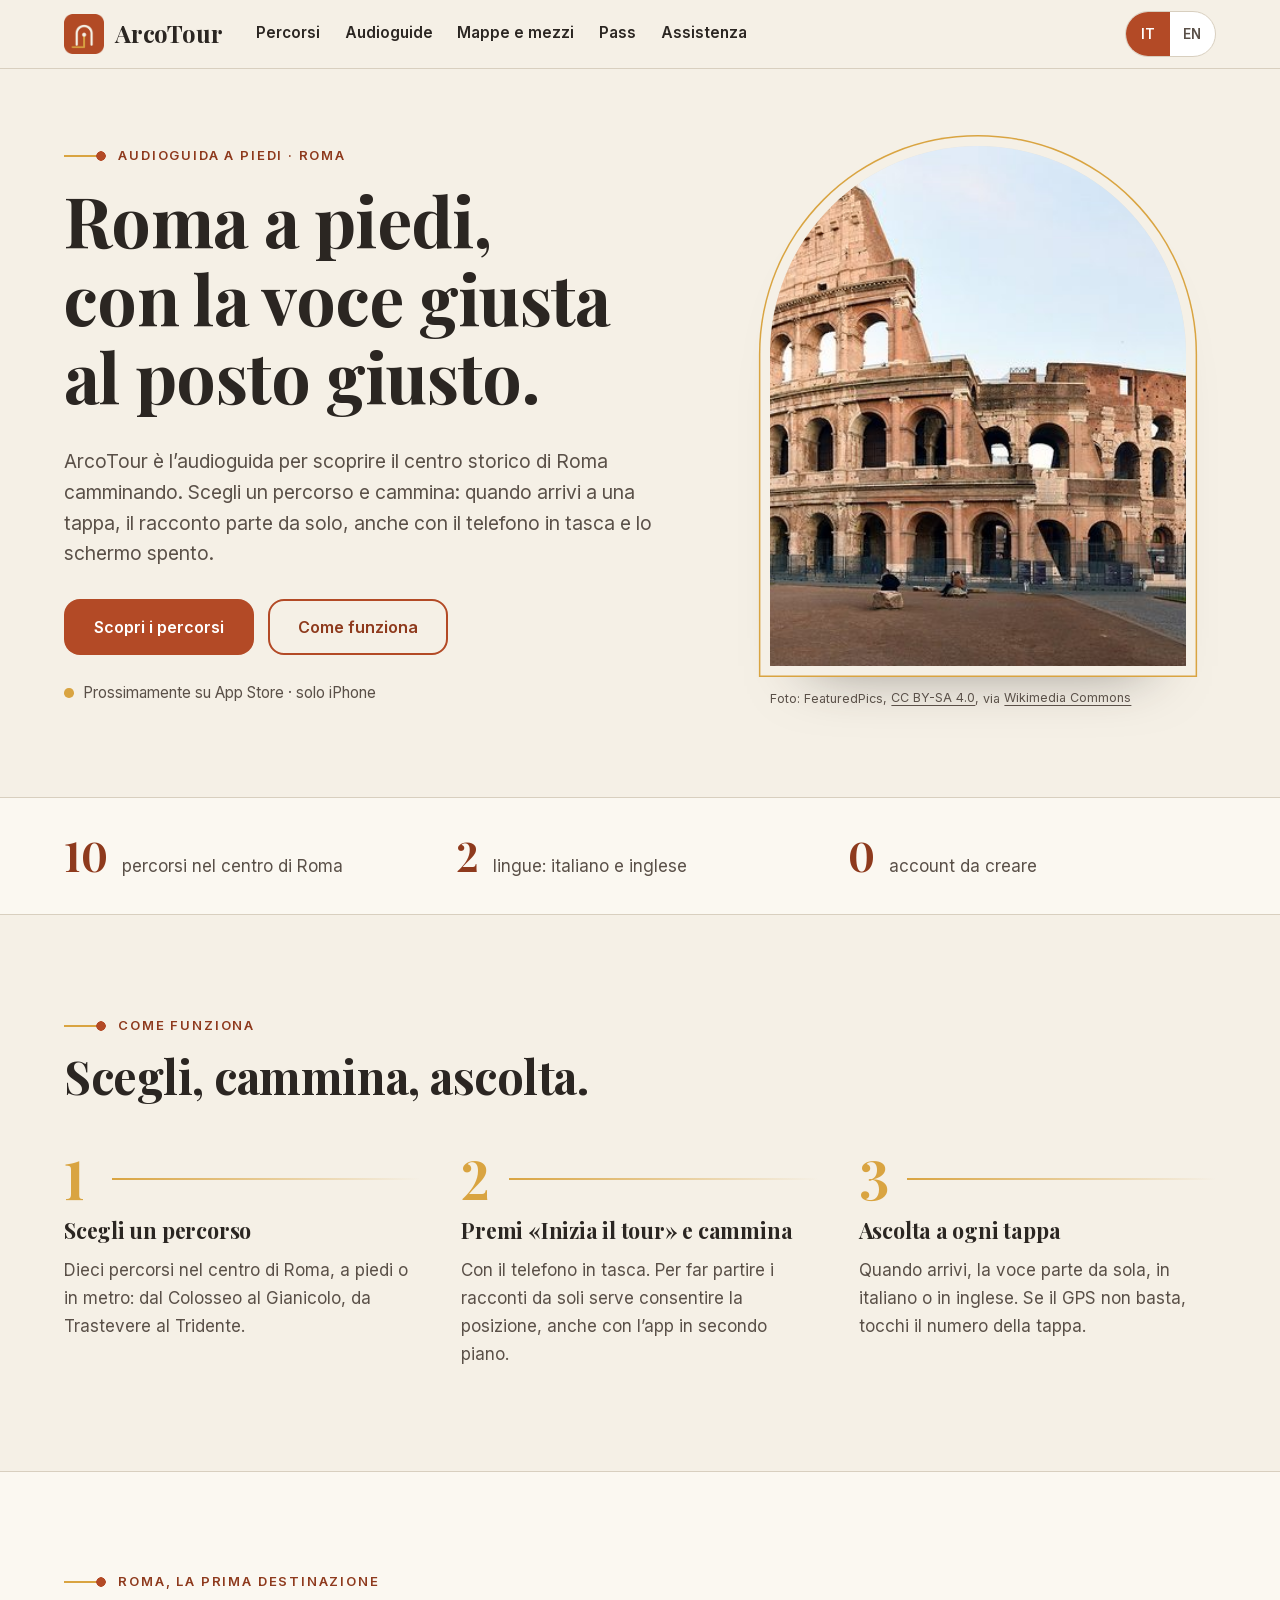
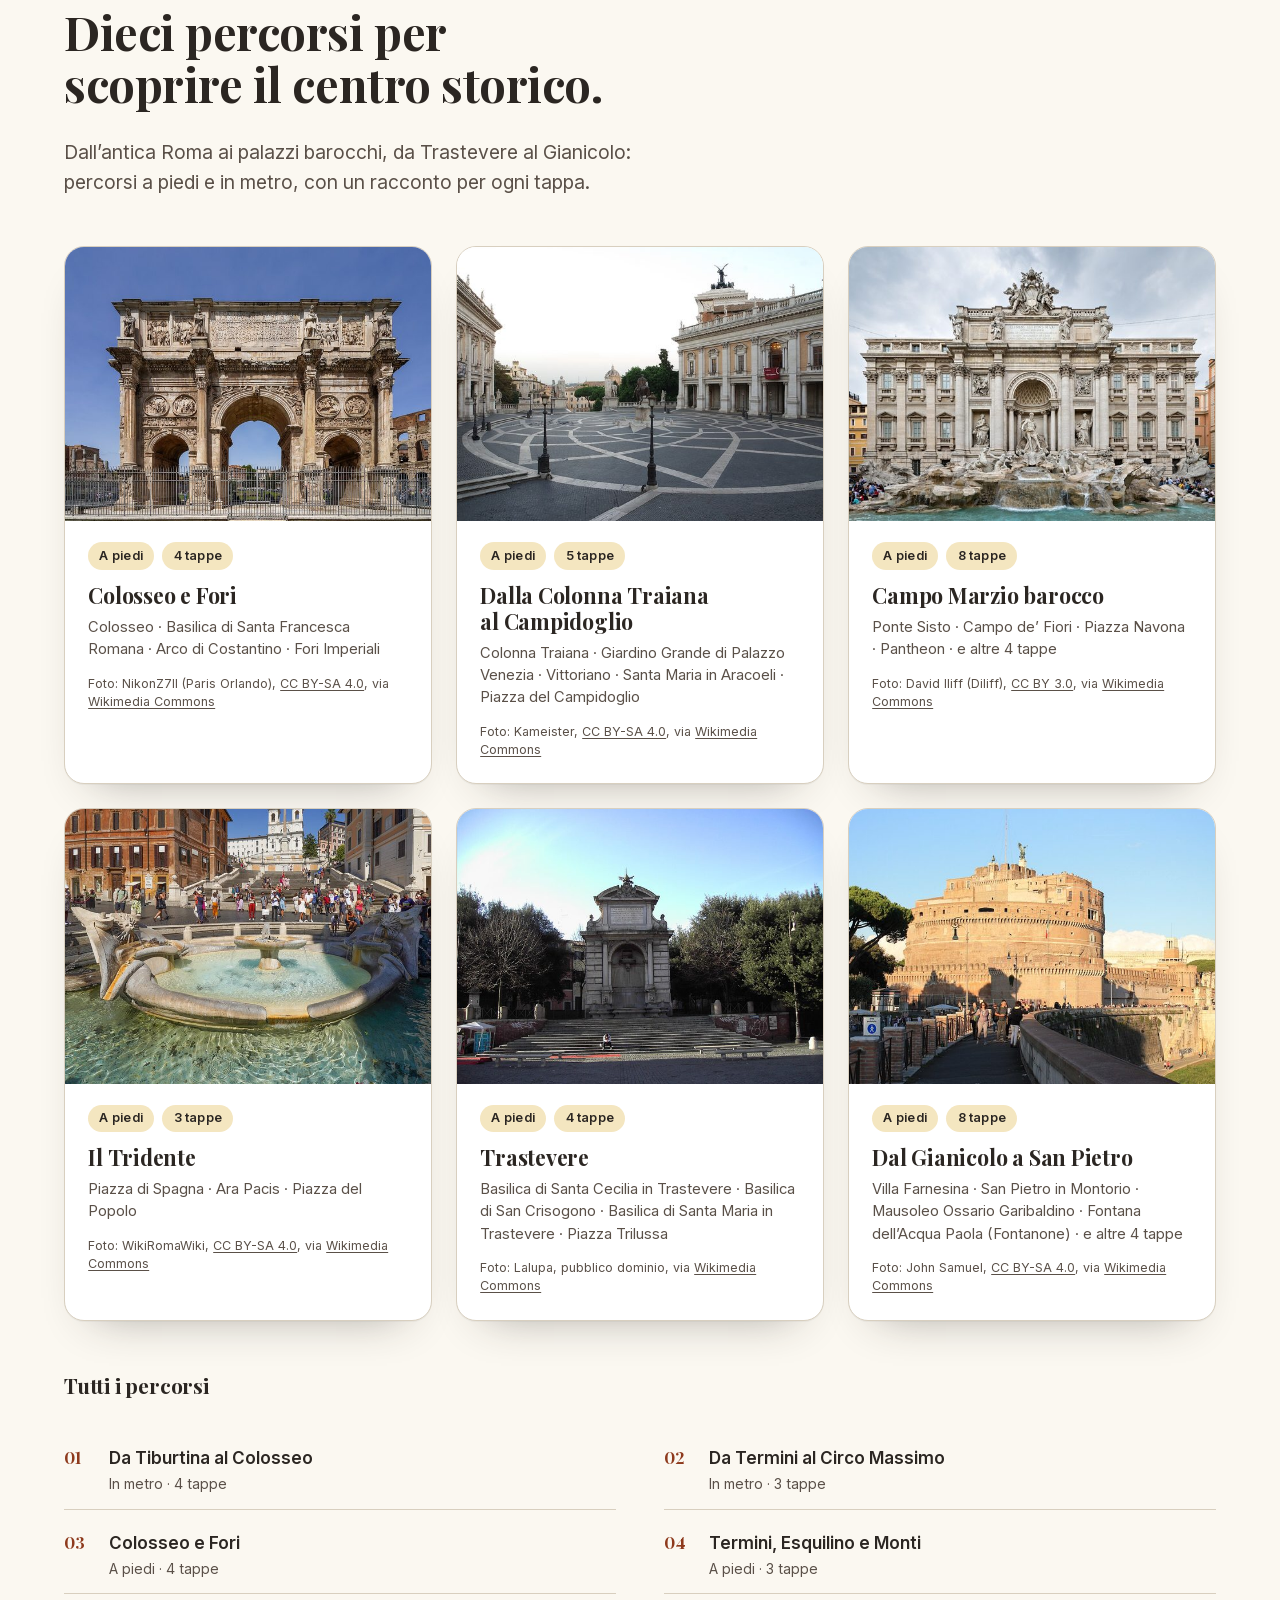
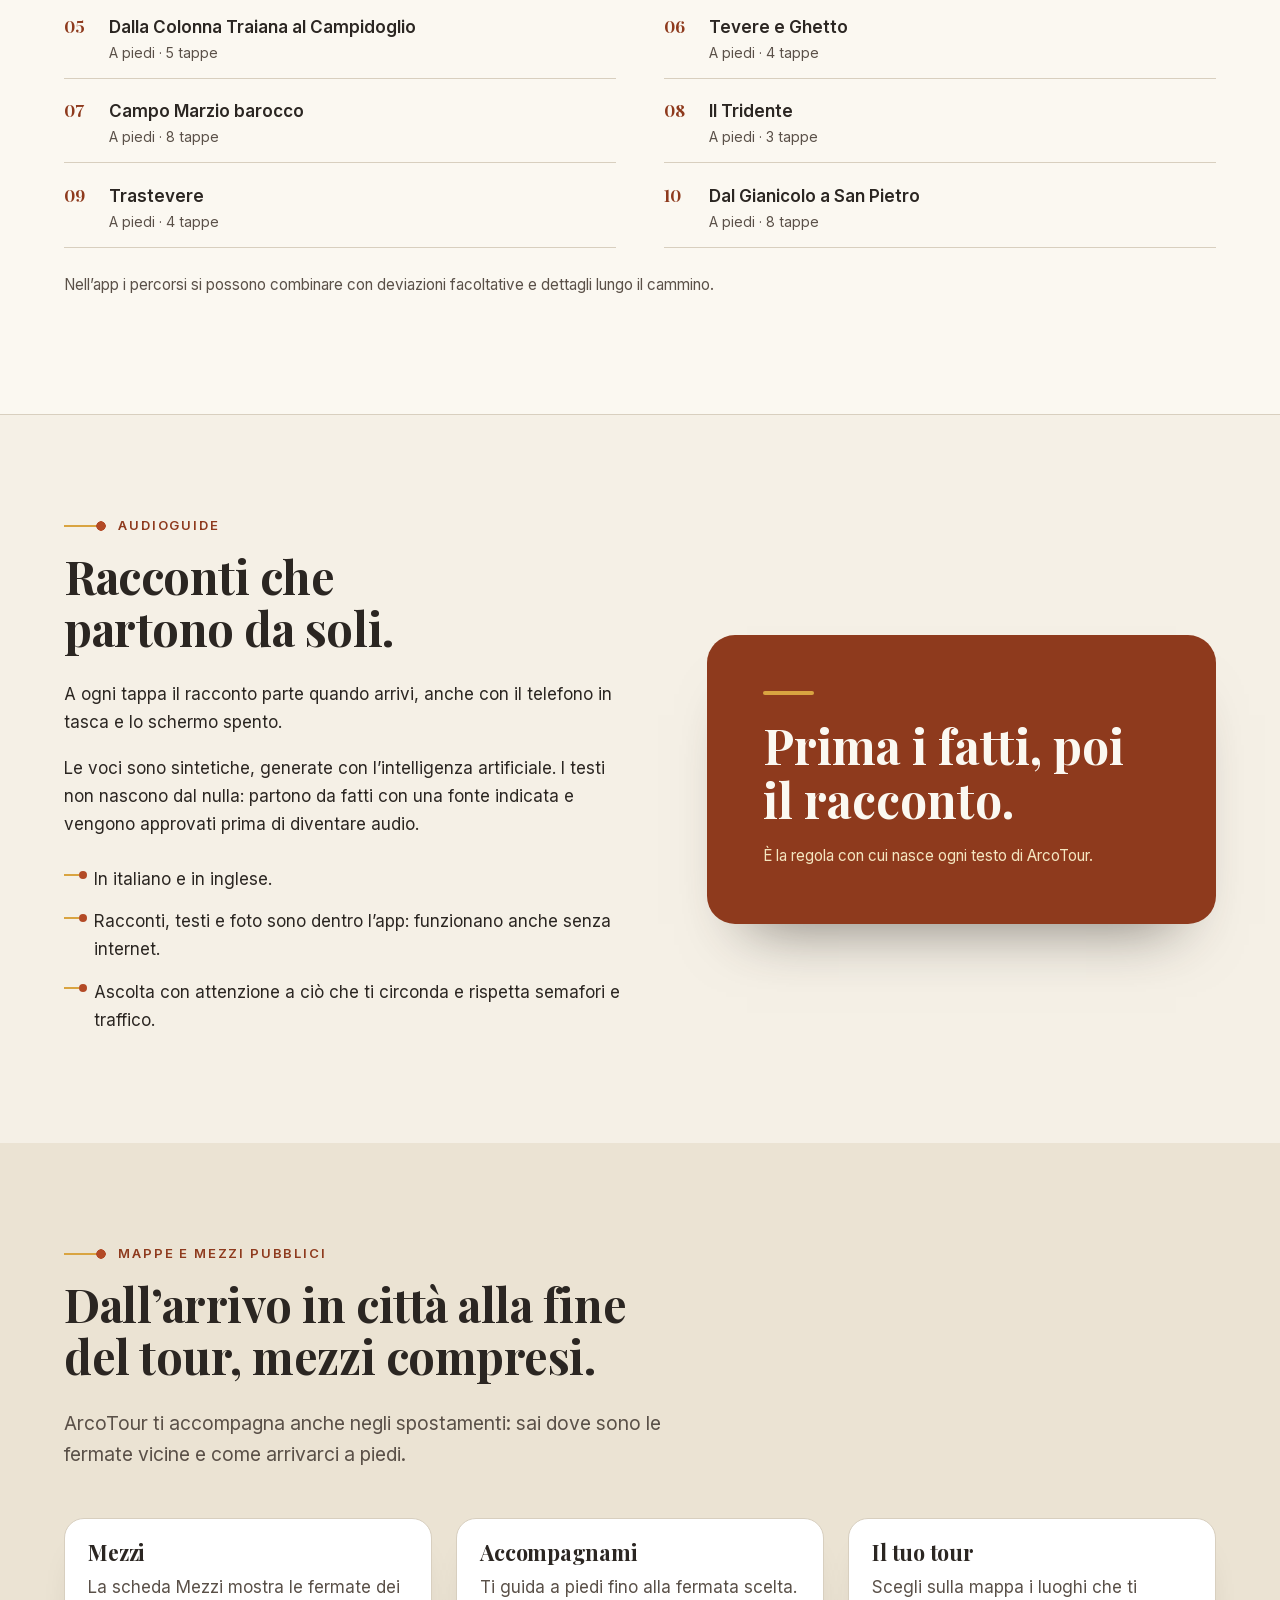
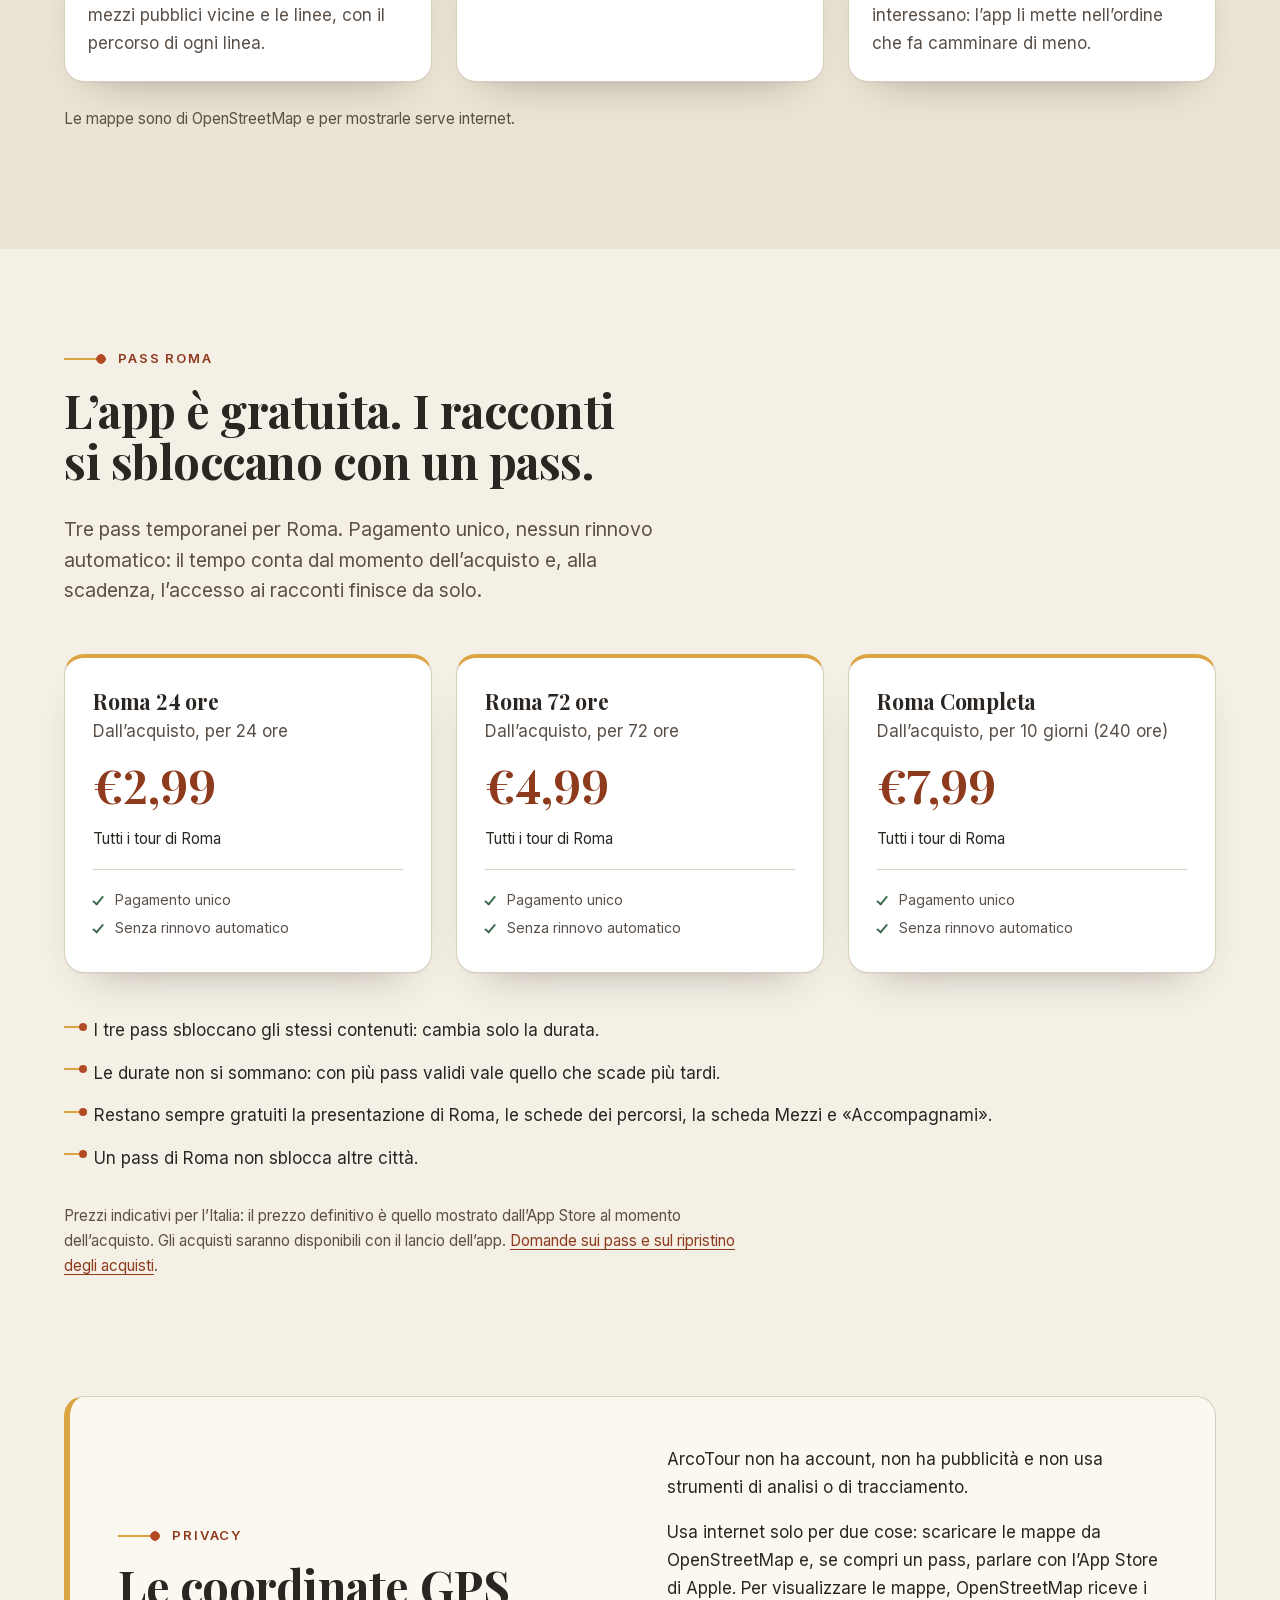
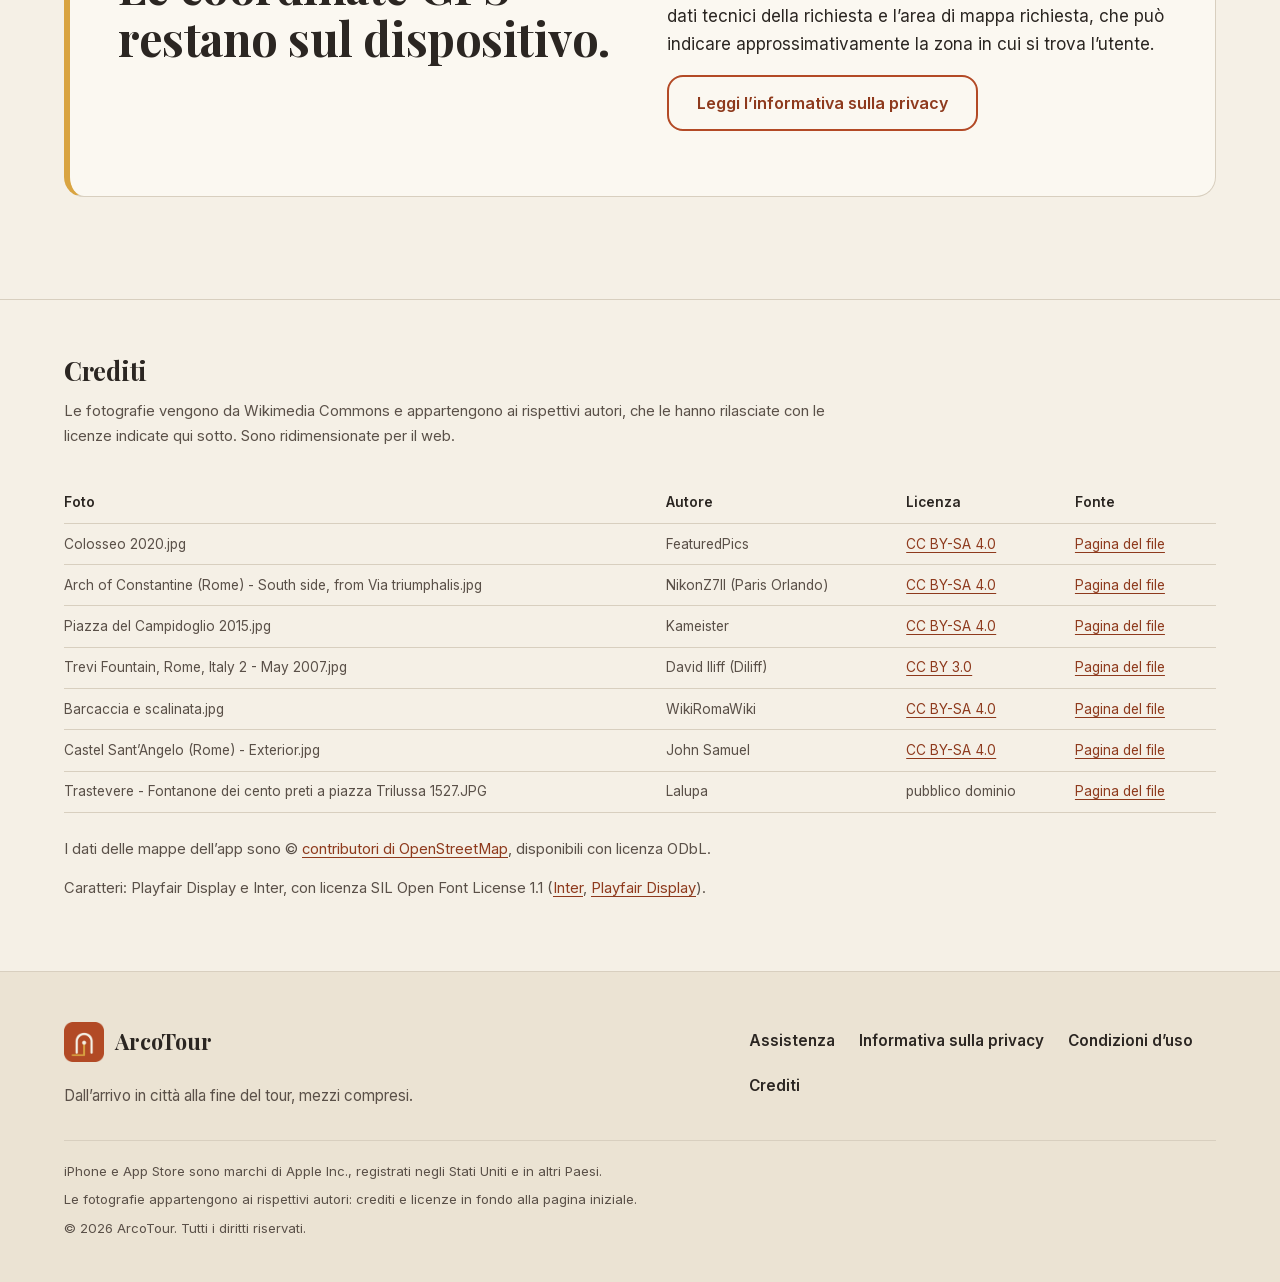
==== commit 9e99a616: "Informativa del sito: frase sulla posizione, punti legali «da confermare», pagine ancora in bozza Ra" ====
--- a/index.html
+++ b/index.html
@@ -201,11 +201,11 @@
 <div class="fascia-privacy">
 <div>
 <p class="occhiello">Privacy</p>
-<h2 id="titolo-privacy">La tua posizione resta sul tuo telefono.</h2>
+<h2 id="titolo-privacy">Le coordinate GPS restano sul dispositivo.</h2>
 </div>
 <div>
 <p>ArcoTour non ha account, non ha pubblicità e non usa strumenti di analisi o di tracciamento.</p>
-<p>Usa internet solo per due cose: scaricare le mappe da OpenStreetMap e, se compri un pass, parlare con l’App Store di Apple.</p>
+<p>Usa internet solo per due cose: scaricare le mappe da OpenStreetMap e, se compri un pass, parlare con l’App Store di Apple. Per visualizzare le mappe, OpenStreetMap riceve i dati tecnici della richiesta e l’area di mappa richiesta, che può indicare approssimativamente la zona in cui si trova l’utente.</p>
 <p><a class="pulsante pulsante-secondario" href="privacy.html">Leggi l’informativa sulla privacy</a></p>
 </div>
 </div>
--- a/assets/css/site.css
+++ b/assets/css/site.css
@@ -390,6 +390,11 @@
   padding: .05rem .4rem; border-radius: 6px; background: var(--ocra-chiara); border: 1px dashed var(--terracotta);
   color: var(--inchiostro); font-weight: 600; font-size: .92em; white-space: normal;
 }
+/* un testo già scritto che aspetta una conferma ({!…} nell'informativa): evidenziato, ma non è un dato mancante */
+mark.da-confermare {
+  padding: .05rem .3rem; border-radius: 6px; background: var(--ocra-chiara); border: 1px dotted var(--terracotta);
+  color: var(--inchiostro); -webkit-box-decoration-break: clone; box-decoration-break: clone;
+}
 
 /* ---------------------------------------------------------------- piè */
 .piede { margin-top: 0; padding-block: 3rem 2.25rem; background: var(--sabbia); border-top: 1px solid var(--bordo); font-size: .95rem; color: var(--secondario); }
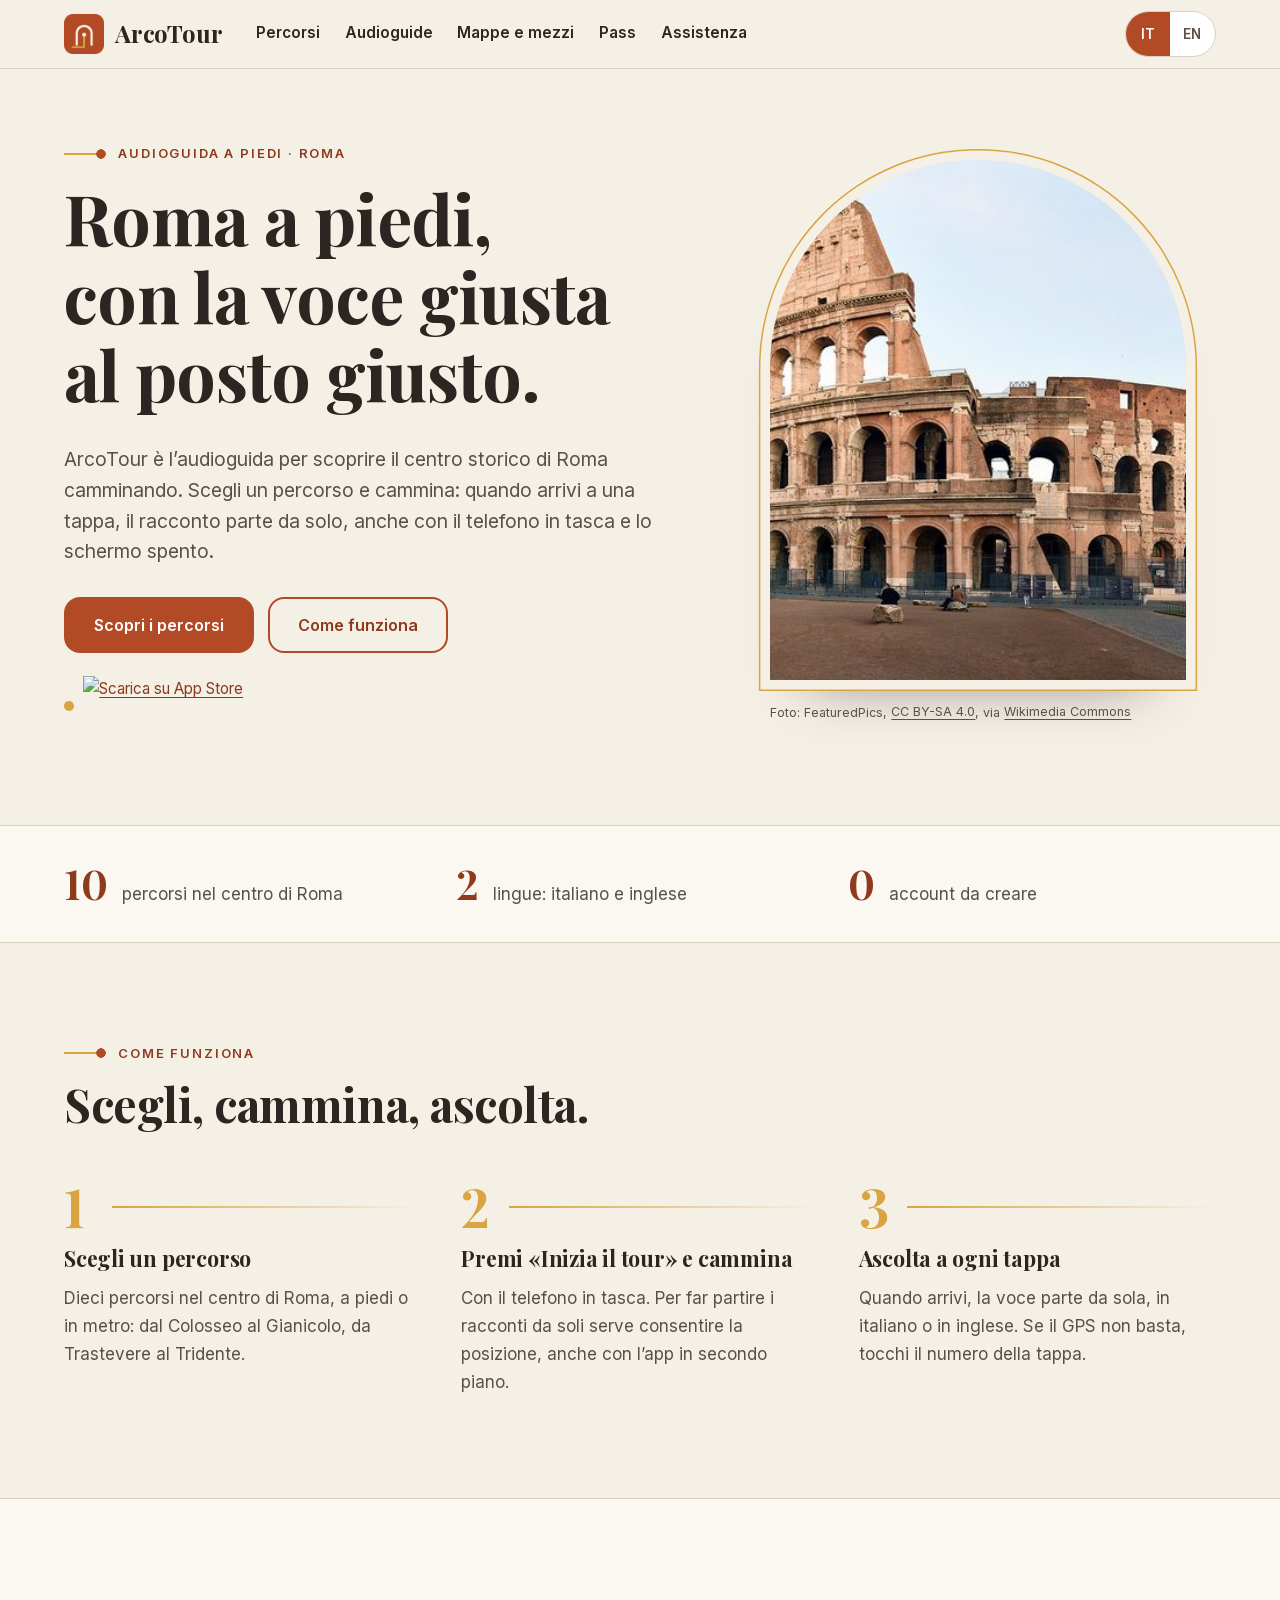
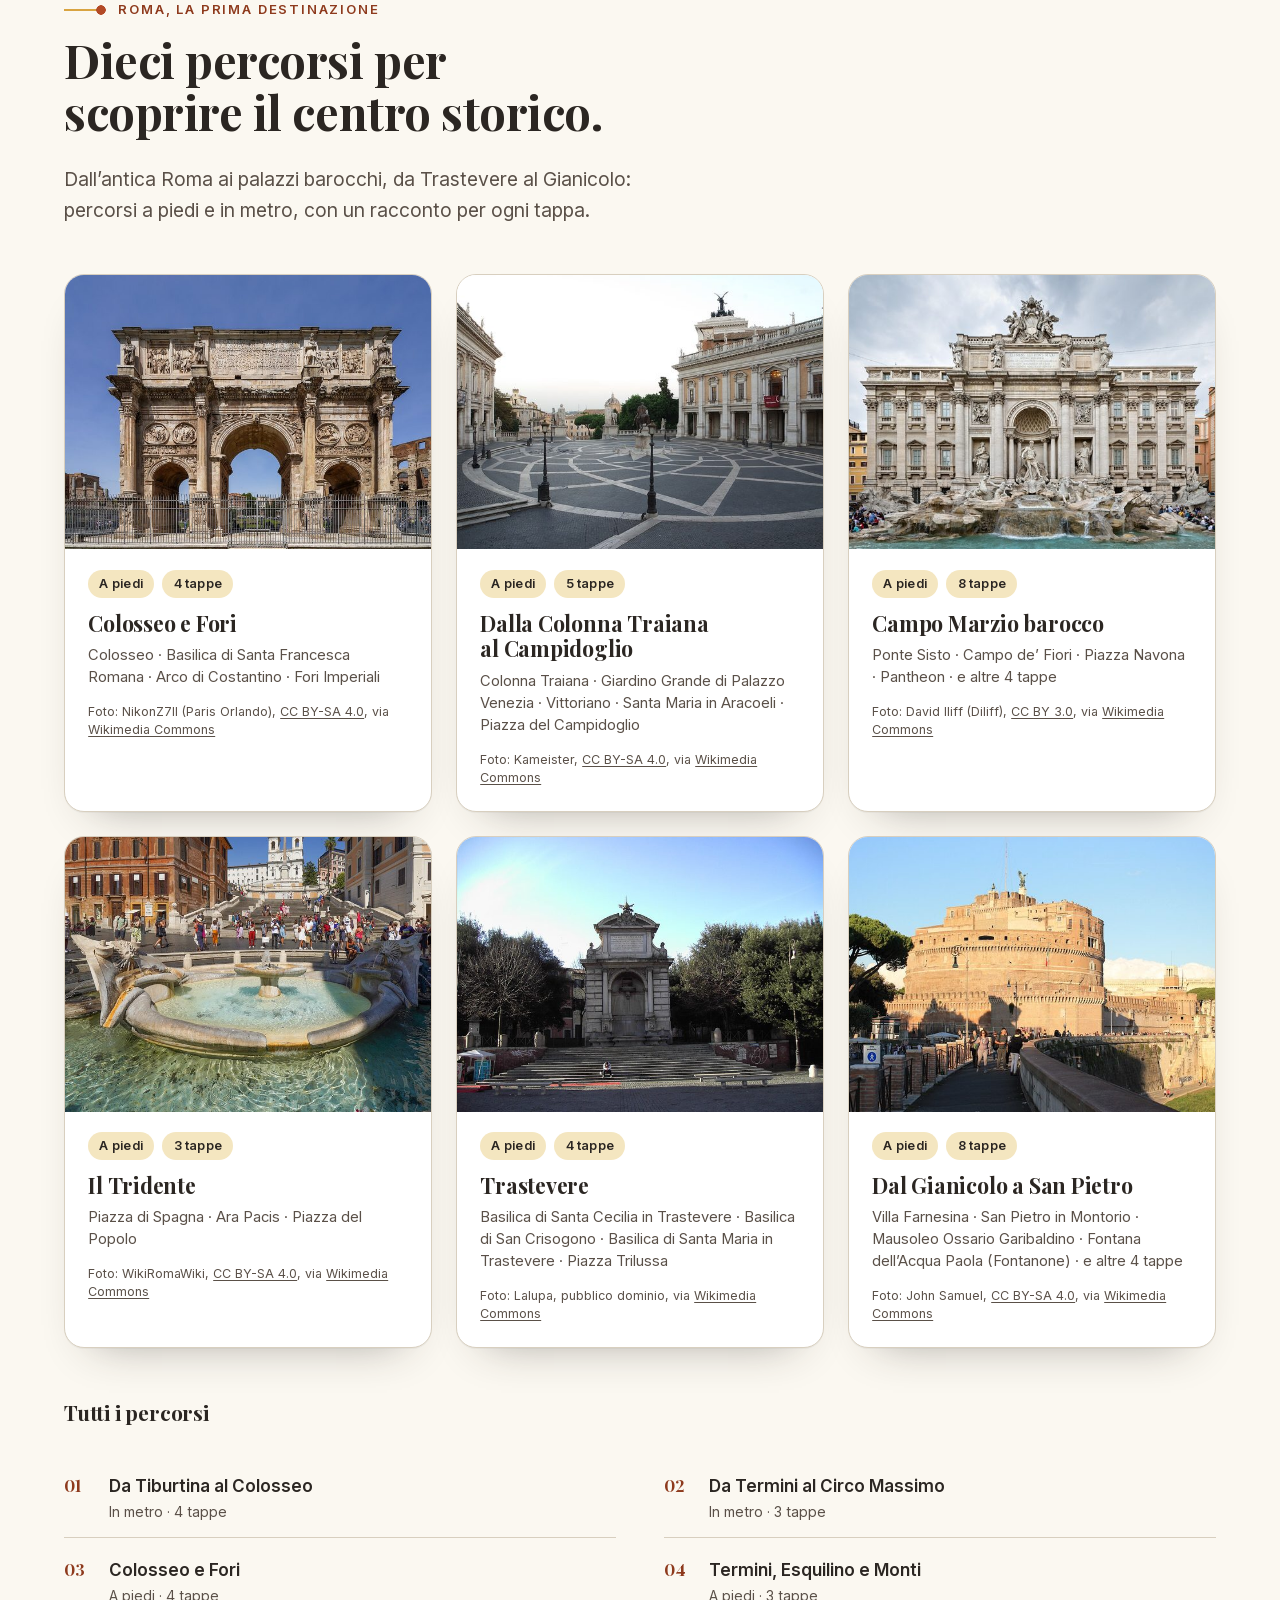
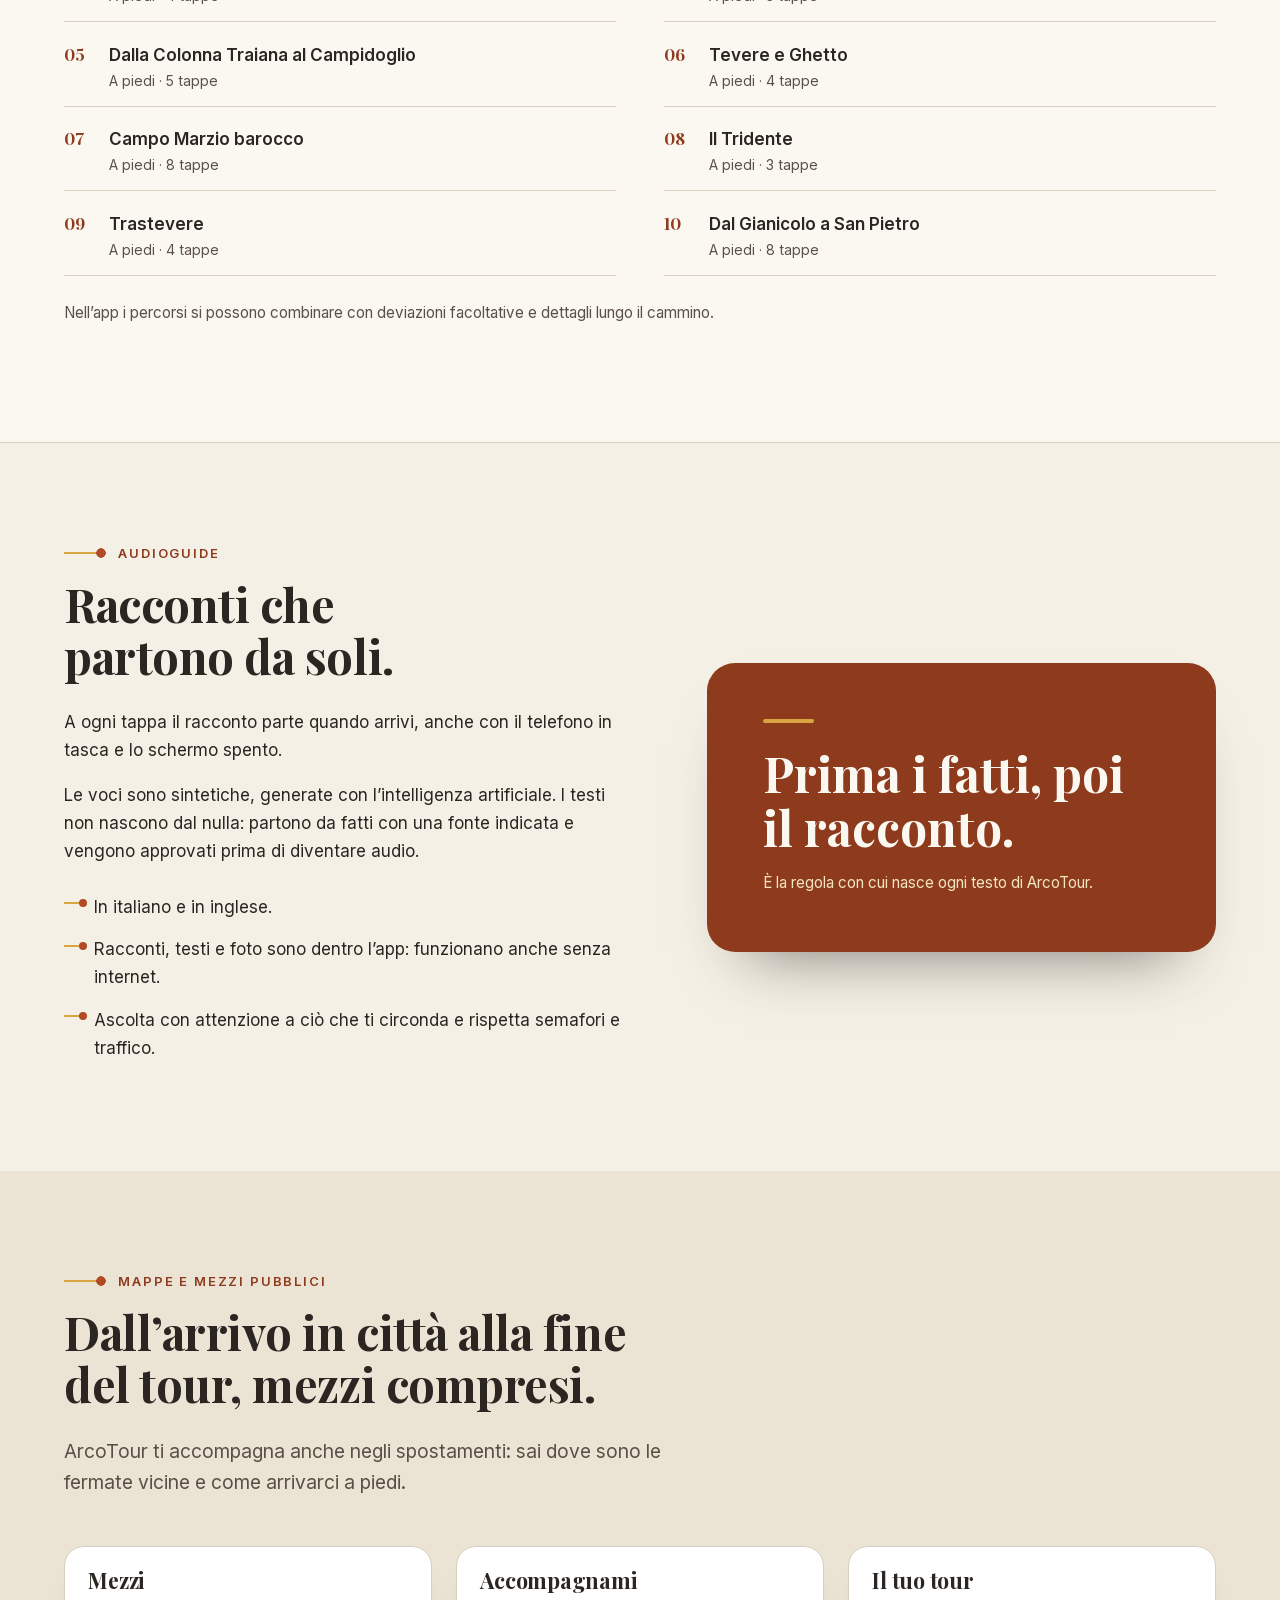
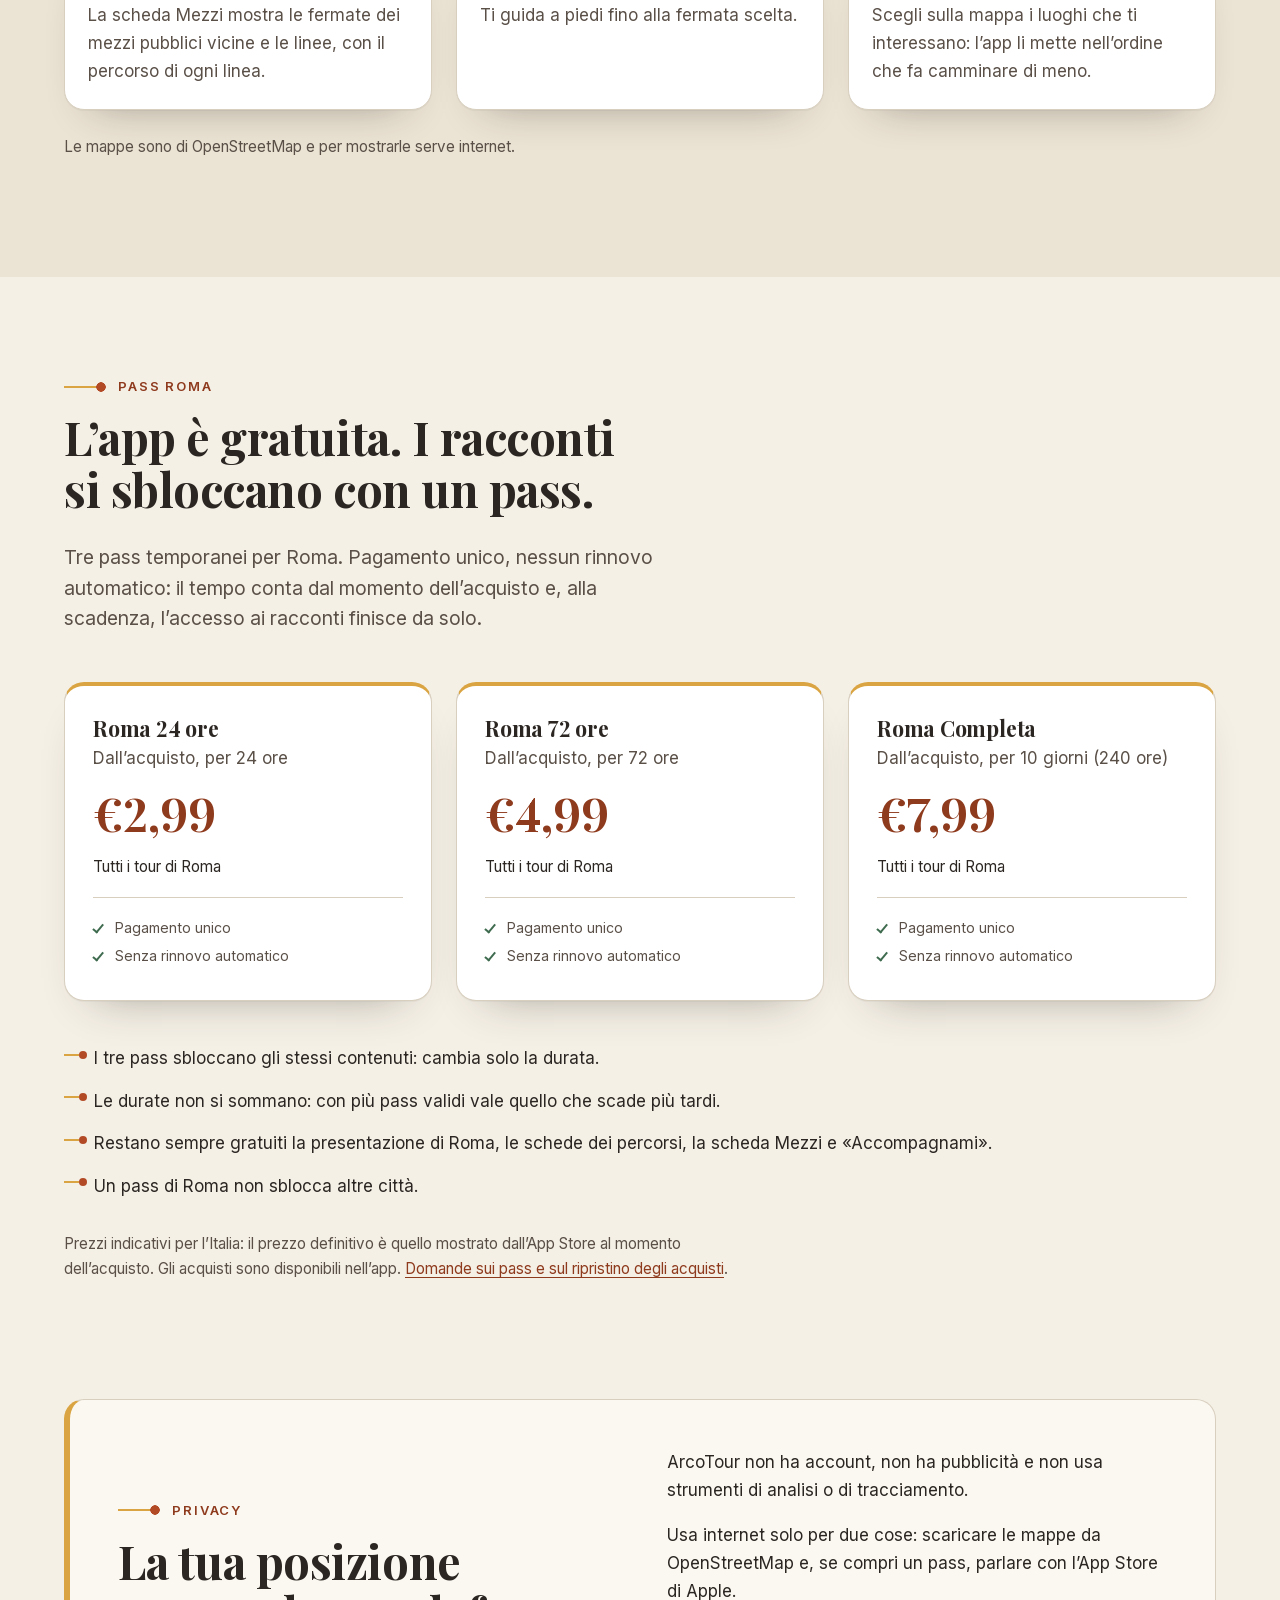
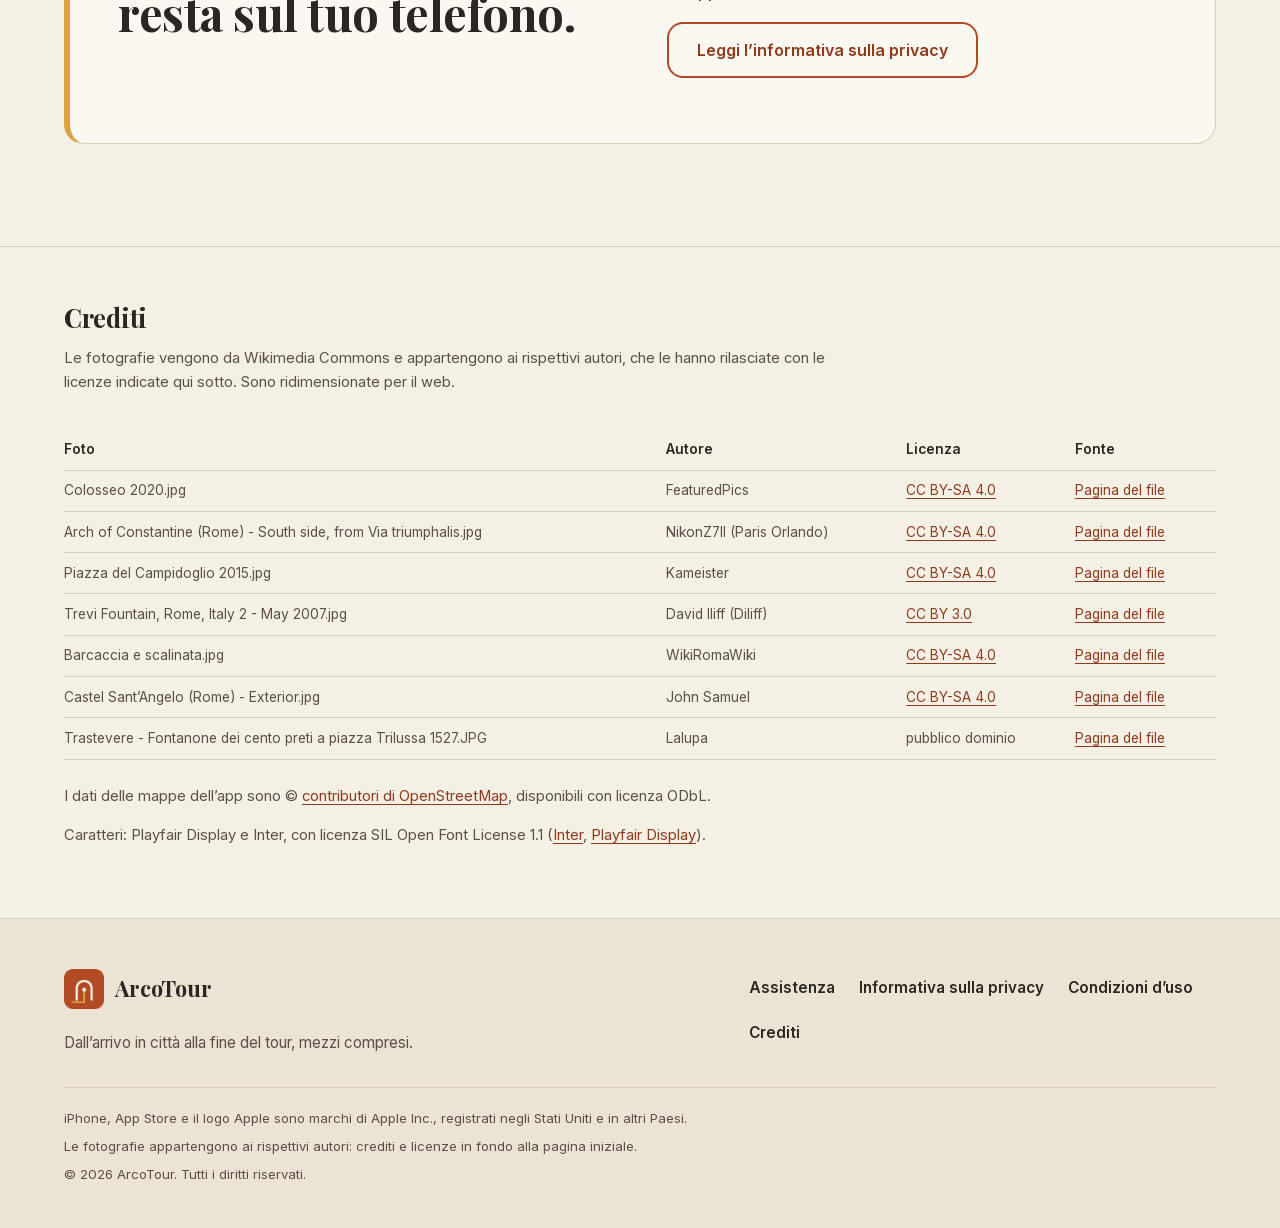
==== commit 3ef24769: "Aggiorna sito ArcoTour con badge App Store ufficiali" ====
--- a/index.html
+++ b/index.html
@@ -51,7 +51,7 @@
 <h1 id="titolo-eroe">Roma a piedi, con la voce giusta al posto giusto.</h1>
 <p class="lead">ArcoTour è l’audioguida per scoprire il centro storico di Roma camminando. Scegli un percorso e cammina: quando arrivi a una tappa, il racconto parte da solo, anche con il telefono in tasca e lo schermo spento.</p>
 <div class="pulsanti"><a class="pulsante pulsante-primario" href="#roma">Scopri i percorsi</a><a class="pulsante pulsante-secondario" href="#come-funziona">Come funziona</a></div>
-<p class="disponibilita">Prossimamente su App Store · solo iPhone</p>
+<p class="disponibilita"><a href="https://apps.apple.com/it/app/id6816950294" target="_blank" rel="noopener noreferrer" aria-label="Scarica ArcoTour su App Store"><img src="https://tools.applemediaservices.com/api/badges/download-on-the-app-store/black/it-it?size=250x83" width="180" height="60" alt="Scarica su App Store" loading="lazy"></a></p>
 </div>
 <figure class="arco">
 <div class="arco-cornice">
@@ -193,7 +193,7 @@
 </article>
 </div>
 <ul class="punti pass-punti"><li>I tre pass sbloccano gli stessi contenuti: cambia solo la durata.</li><li>Le durate non si sommano: con più pass validi vale quello che scade più tardi.</li><li>Restano sempre gratuiti la presentazione di Roma, le schede dei percorsi, la scheda Mezzi e «Accompagnami».</li><li>Un pass di Roma non sblocca altre città.</li></ul>
-<p class="nota nota-sotto">Prezzi indicativi per l’Italia: il prezzo definitivo è quello mostrato dall’App Store al momento dell’acquisto. Gli acquisti saranno disponibili con il lancio dell’app. <a href="support.html#come-funzionano-i-pass">Domande sui pass e sul ripristino degli acquisti</a>.</p>
+<p class="nota nota-sotto">Prezzi indicativi per l’Italia: il prezzo definitivo è quello mostrato dall’App Store al momento dell’acquisto. Gli acquisti sono disponibili nell’app. <a href="support.html#come-funzionano-i-pass">Domande sui pass e sul ripristino degli acquisti</a>.</p>
 </div>
 </section>
 <section id="privacy" class="senza-sopra" aria-labelledby="titolo-privacy">
@@ -201,11 +201,11 @@
 <div class="fascia-privacy">
 <div>
 <p class="occhiello">Privacy</p>
-<h2 id="titolo-privacy">Le coordinate GPS restano sul dispositivo.</h2>
+<h2 id="titolo-privacy">La tua posizione resta sul tuo telefono.</h2>
 </div>
 <div>
 <p>ArcoTour non ha account, non ha pubblicità e non usa strumenti di analisi o di tracciamento.</p>
-<p>Usa internet solo per due cose: scaricare le mappe da OpenStreetMap e, se compri un pass, parlare con l’App Store di Apple. Per visualizzare le mappe, OpenStreetMap riceve i dati tecnici della richiesta e l’area di mappa richiesta, che può indicare approssimativamente la zona in cui si trova l’utente.</p>
+<p>Usa internet solo per due cose: scaricare le mappe da OpenStreetMap e, se compri un pass, parlare con l’App Store di Apple.</p>
 <p><a class="pulsante pulsante-secondario" href="privacy.html">Leggi l’informativa sulla privacy</a></p>
 </div>
 </div>
@@ -231,7 +231,7 @@
 <nav aria-label="Il sito"><ul><li><a href="support.html">Assistenza</a></li><li><a href="privacy.html">Informativa sulla privacy</a></li><li><a href="terms.html">Condizioni d’uso</a></li><li><a href="index.html#crediti">Crediti</a></li></ul></nav>
 </div>
 <div class="note">
-<p>iPhone e App Store sono marchi di Apple Inc., registrati negli Stati Uniti e in altri Paesi.</p>
+<p>iPhone, App Store e il logo Apple sono marchi di Apple Inc., registrati negli Stati Uniti e in altri Paesi.</p>
 <p>Le fotografie appartengono ai rispettivi autori: crediti e licenze in fondo alla pagina iniziale.</p>
 <p>© 2026 ArcoTour. Tutti i diritti riservati.</p>
 </div>
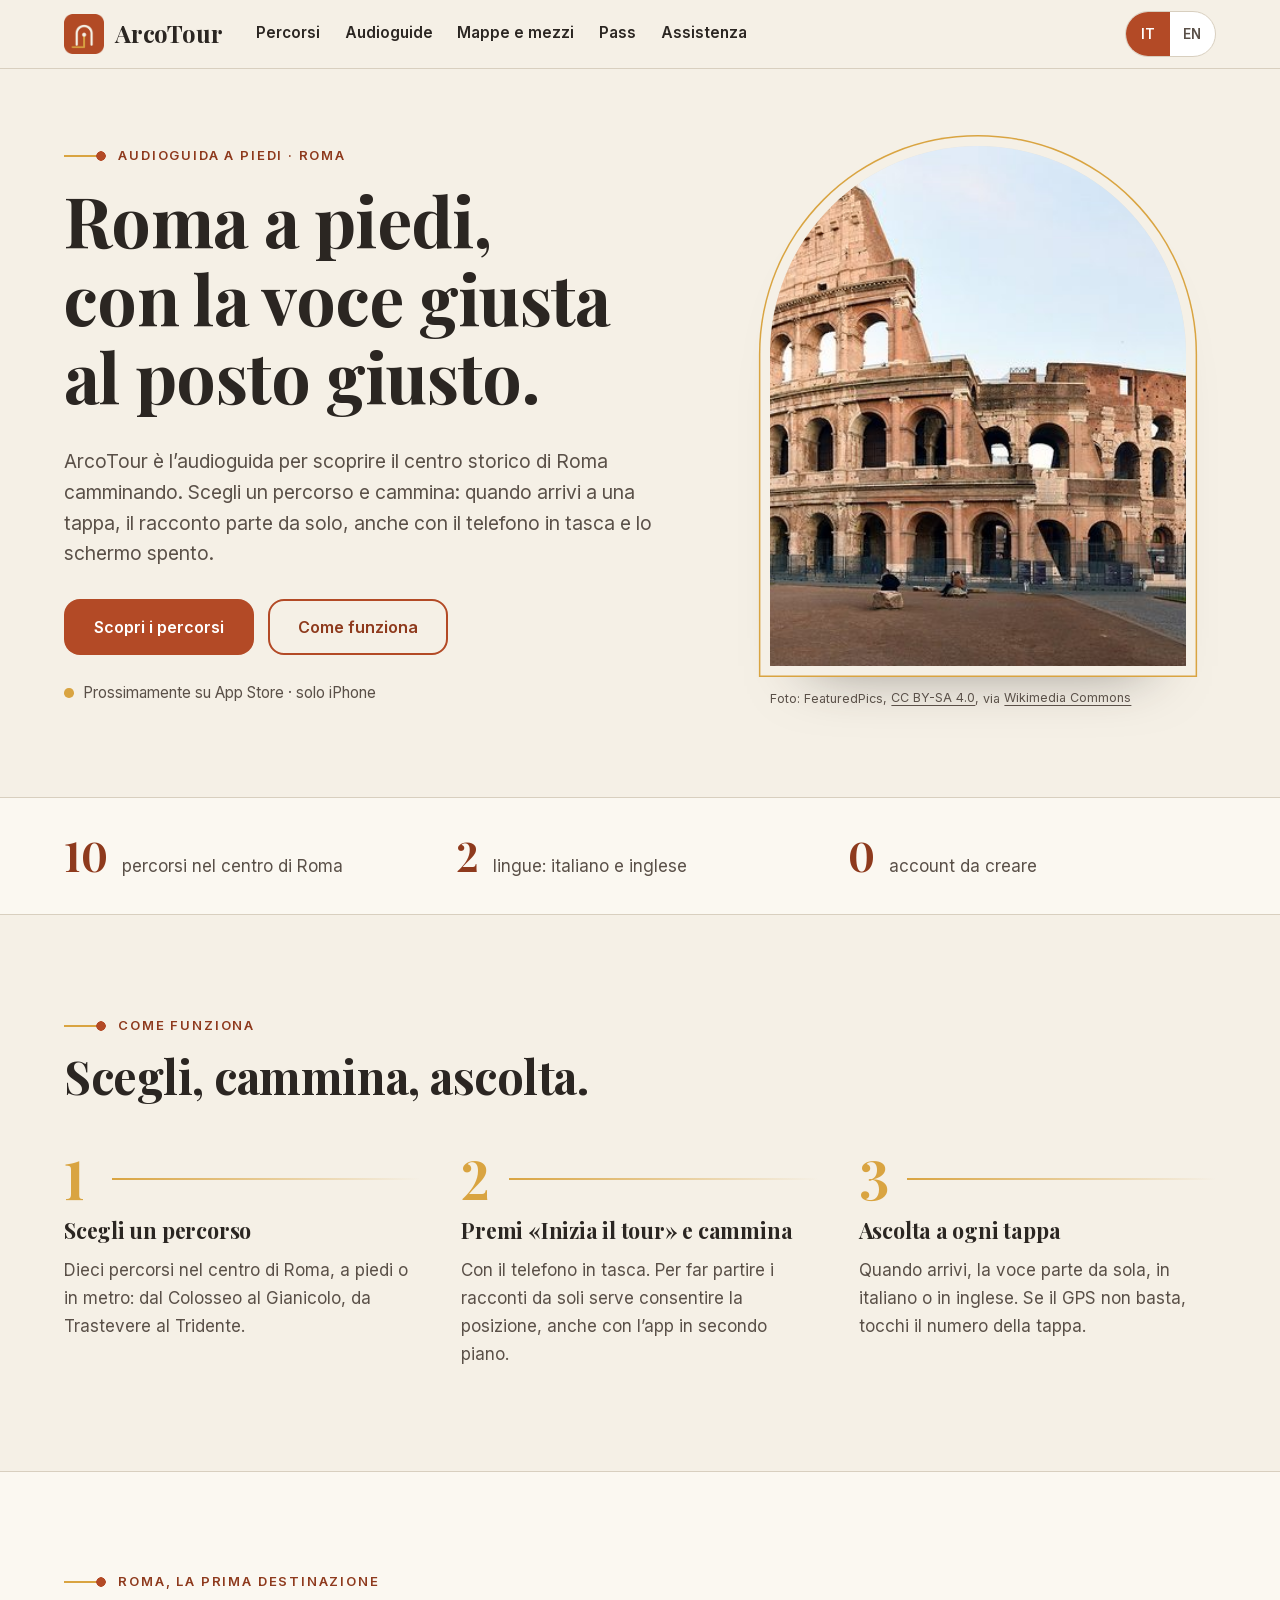
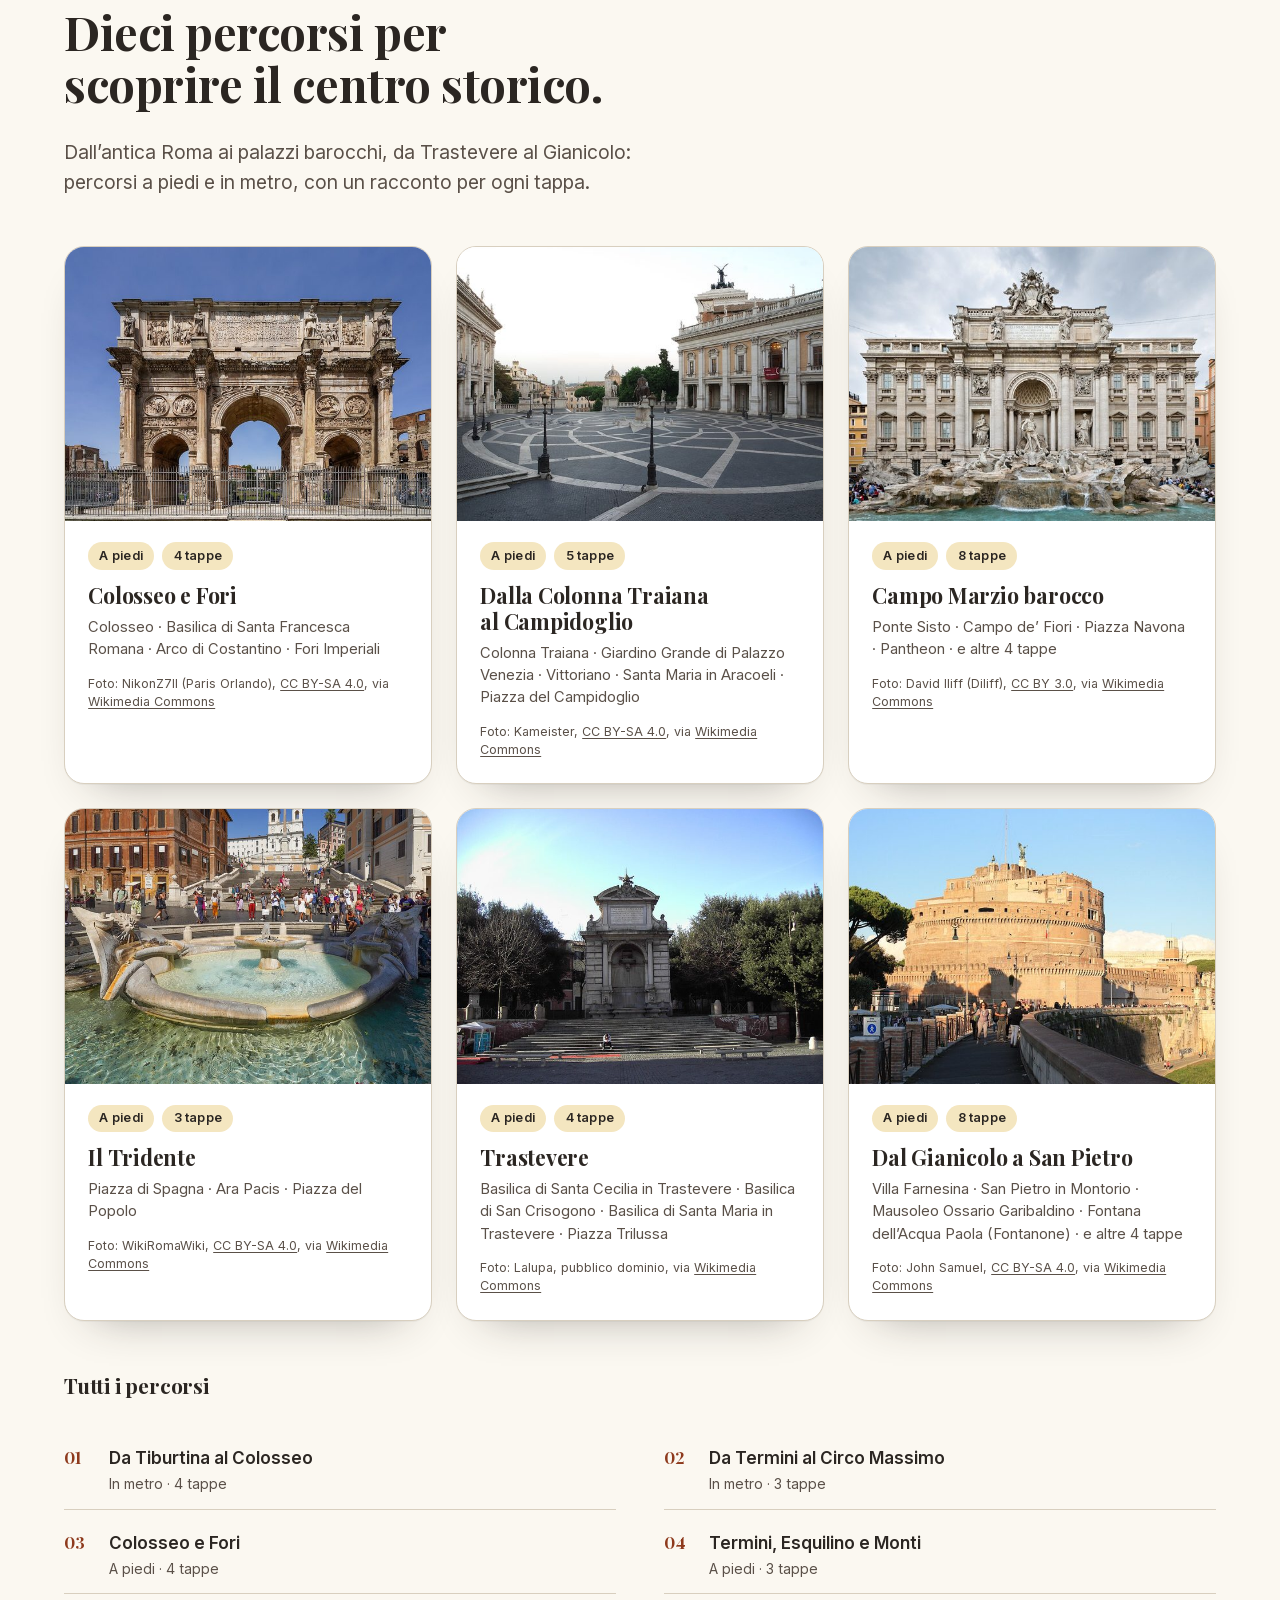
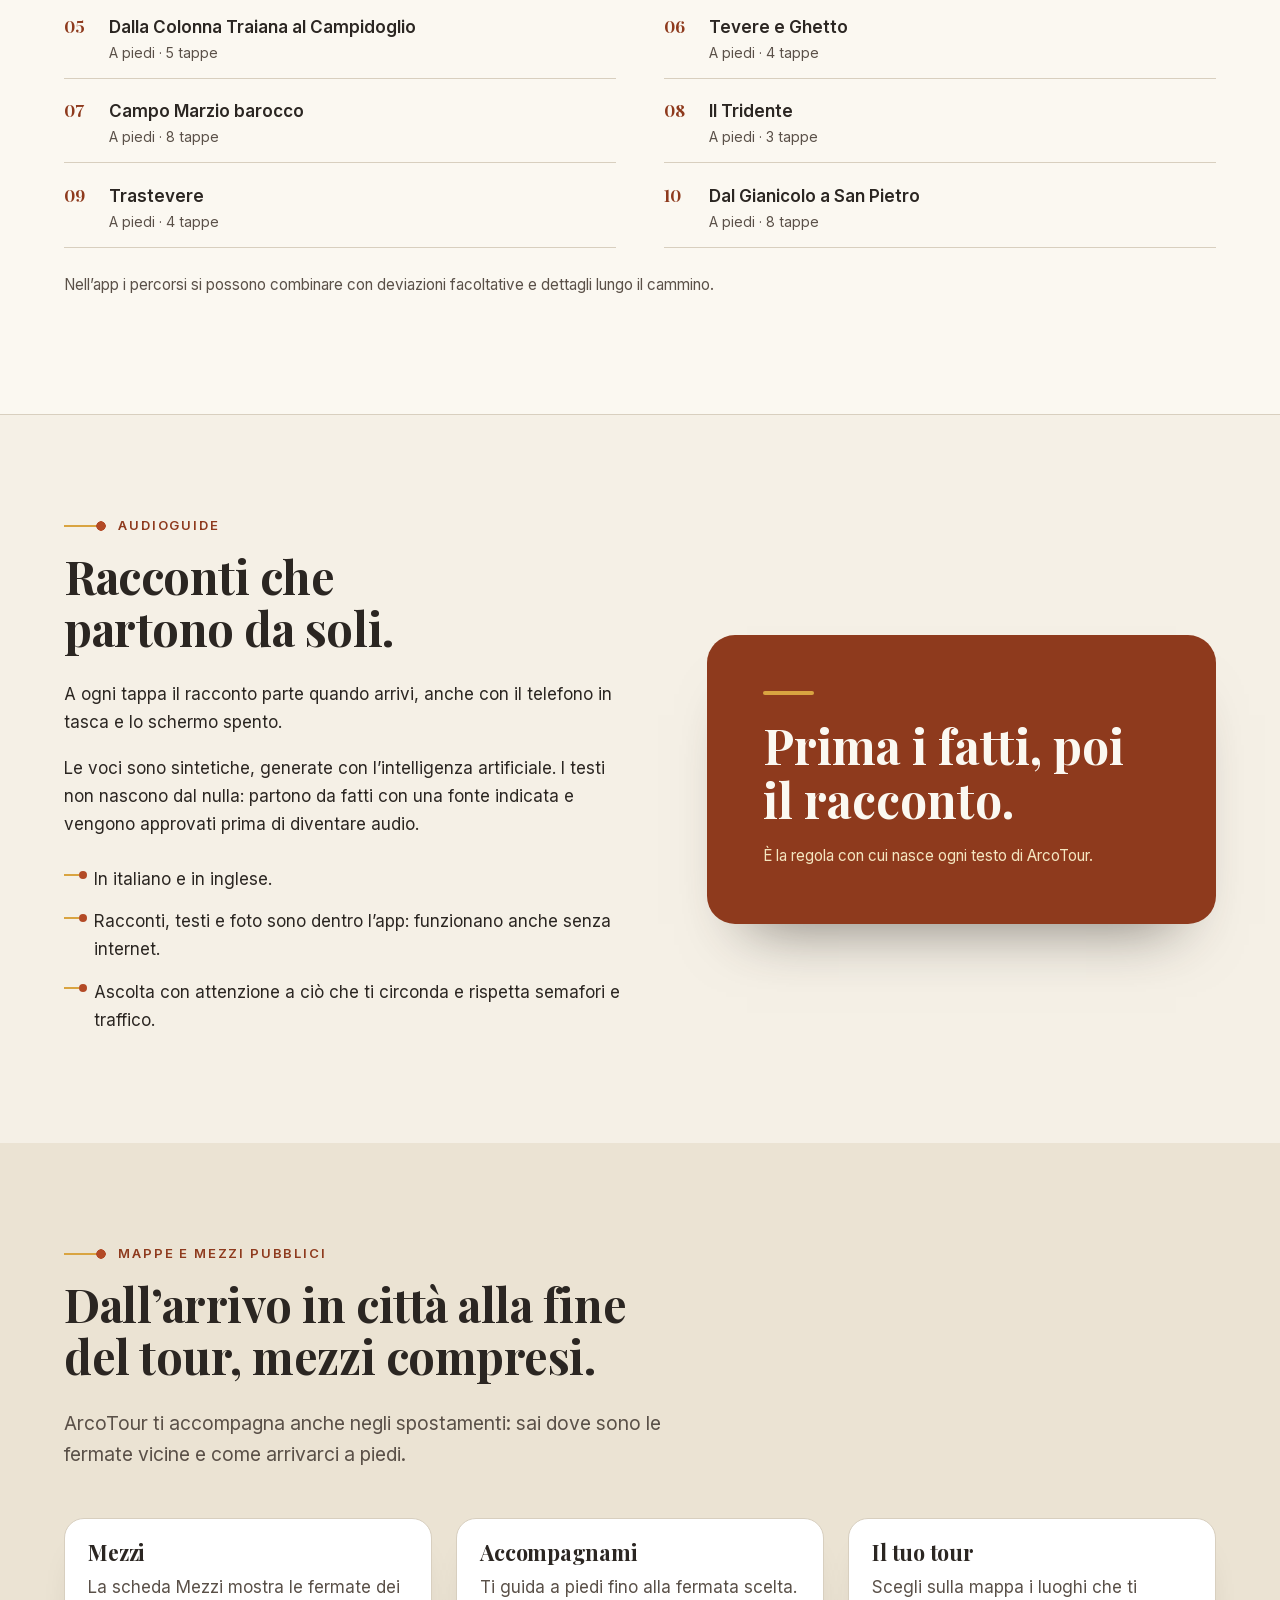
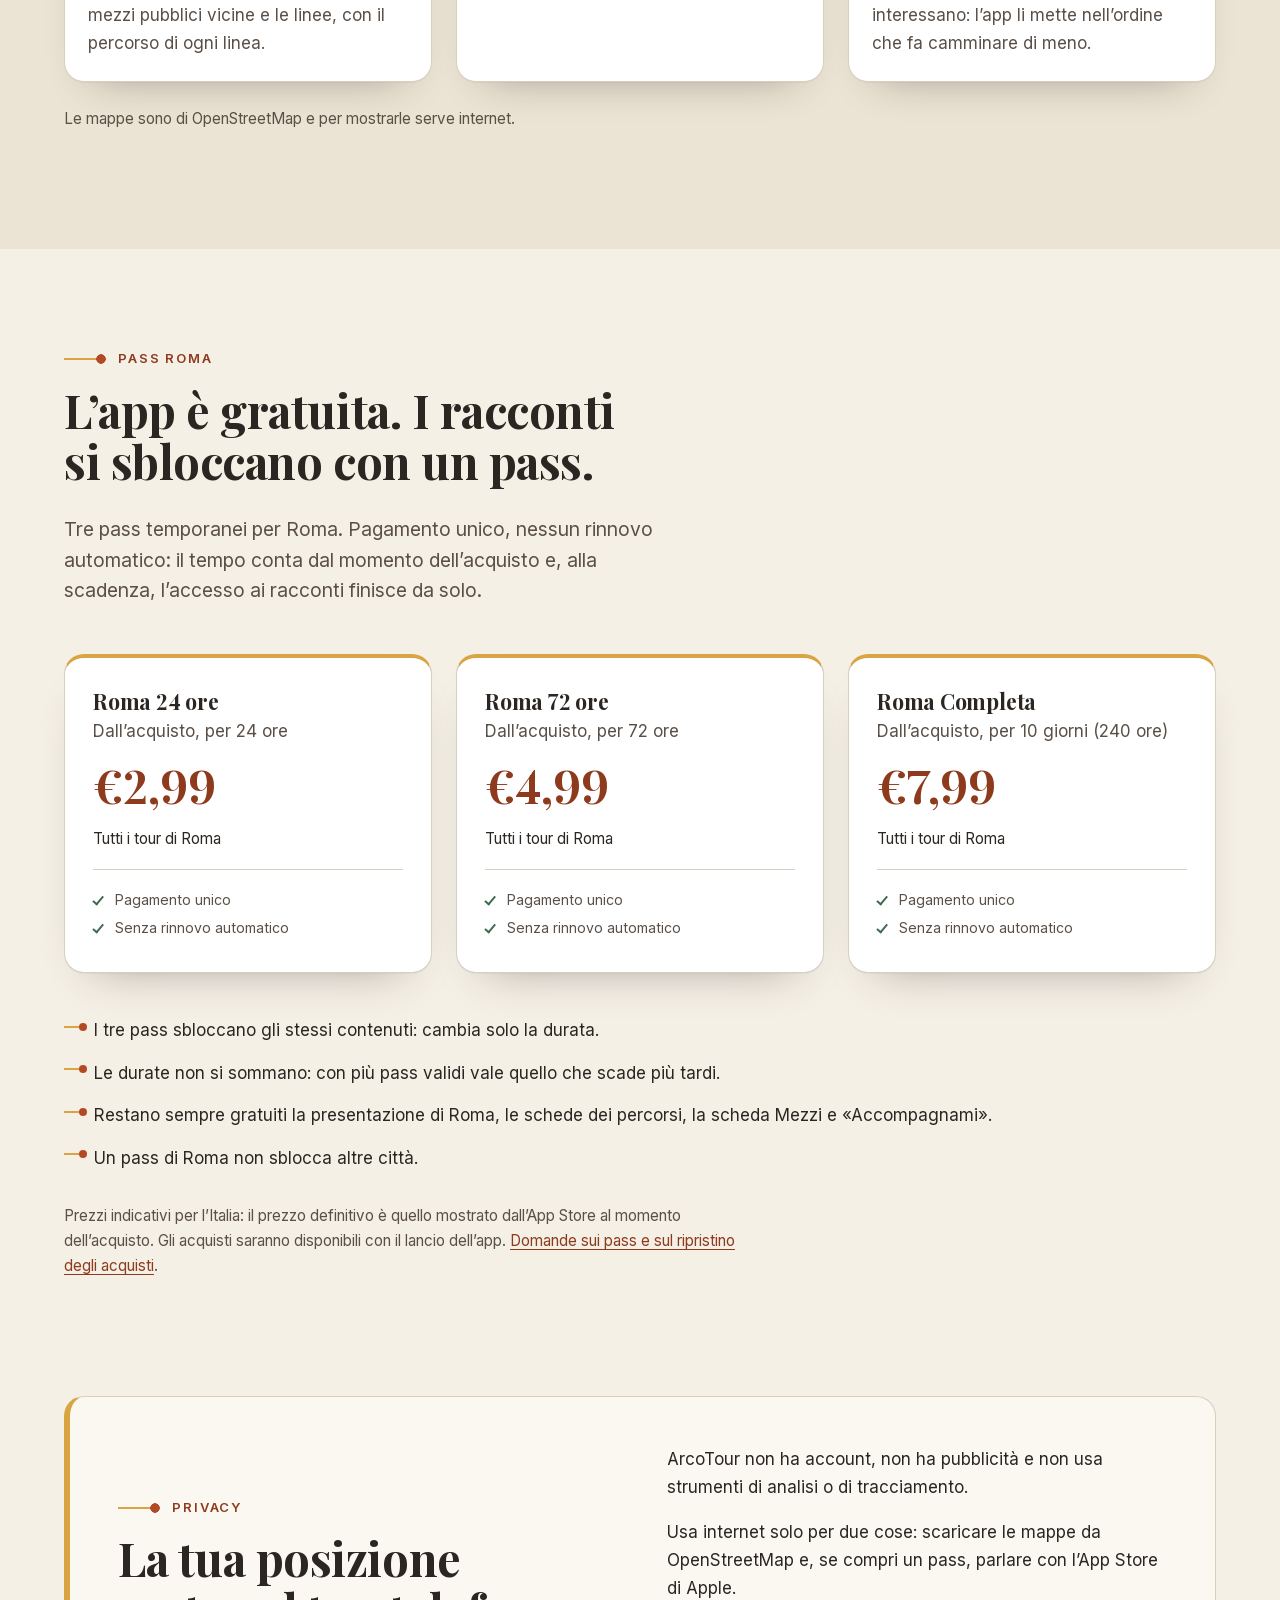
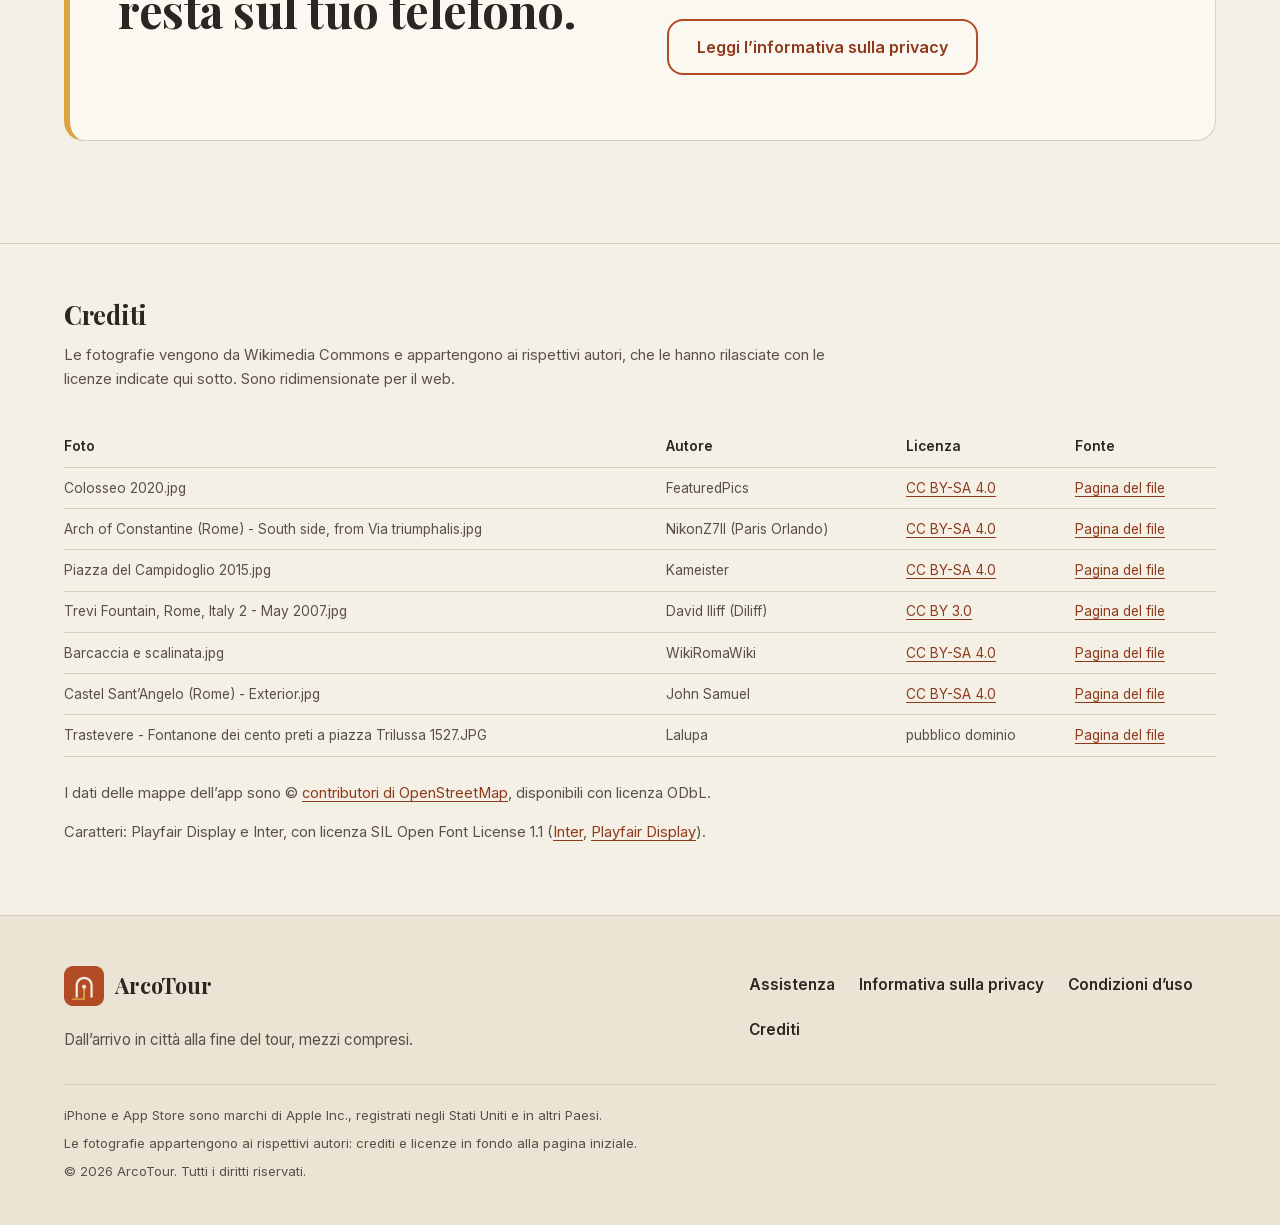
==== commit 21b1fc9e: "Revert "Aggiorna sito ArcoTour con badge App Store ufficiali"" ====
--- a/index.html
+++ b/index.html
@@ -51,7 +51,7 @@
 <h1 id="titolo-eroe">Roma a piedi, con la voce giusta al posto giusto.</h1>
 <p class="lead">ArcoTour è l’audioguida per scoprire il centro storico di Roma camminando. Scegli un percorso e cammina: quando arrivi a una tappa, il racconto parte da solo, anche con il telefono in tasca e lo schermo spento.</p>
 <div class="pulsanti"><a class="pulsante pulsante-primario" href="#roma">Scopri i percorsi</a><a class="pulsante pulsante-secondario" href="#come-funziona">Come funziona</a></div>
-<p class="disponibilita"><a href="https://apps.apple.com/it/app/id6816950294" target="_blank" rel="noopener noreferrer" aria-label="Scarica ArcoTour su App Store"><img src="https://tools.applemediaservices.com/api/badges/download-on-the-app-store/black/it-it?size=250x83" width="180" height="60" alt="Scarica su App Store" loading="lazy"></a></p>
+<p class="disponibilita">Prossimamente su App Store · solo iPhone</p>
 </div>
 <figure class="arco">
 <div class="arco-cornice">
@@ -193,7 +193,7 @@
 </article>
 </div>
 <ul class="punti pass-punti"><li>I tre pass sbloccano gli stessi contenuti: cambia solo la durata.</li><li>Le durate non si sommano: con più pass validi vale quello che scade più tardi.</li><li>Restano sempre gratuiti la presentazione di Roma, le schede dei percorsi, la scheda Mezzi e «Accompagnami».</li><li>Un pass di Roma non sblocca altre città.</li></ul>
-<p class="nota nota-sotto">Prezzi indicativi per l’Italia: il prezzo definitivo è quello mostrato dall’App Store al momento dell’acquisto. Gli acquisti sono disponibili nell’app. <a href="support.html#come-funzionano-i-pass">Domande sui pass e sul ripristino degli acquisti</a>.</p>
+<p class="nota nota-sotto">Prezzi indicativi per l’Italia: il prezzo definitivo è quello mostrato dall’App Store al momento dell’acquisto. Gli acquisti saranno disponibili con il lancio dell’app. <a href="support.html#come-funzionano-i-pass">Domande sui pass e sul ripristino degli acquisti</a>.</p>
 </div>
 </section>
 <section id="privacy" class="senza-sopra" aria-labelledby="titolo-privacy">
@@ -231,7 +231,7 @@
 <nav aria-label="Il sito"><ul><li><a href="support.html">Assistenza</a></li><li><a href="privacy.html">Informativa sulla privacy</a></li><li><a href="terms.html">Condizioni d’uso</a></li><li><a href="index.html#crediti">Crediti</a></li></ul></nav>
 </div>
 <div class="note">
-<p>iPhone, App Store e il logo Apple sono marchi di Apple Inc., registrati negli Stati Uniti e in altri Paesi.</p>
+<p>iPhone e App Store sono marchi di Apple Inc., registrati negli Stati Uniti e in altri Paesi.</p>
 <p>Le fotografie appartengono ai rispettivi autori: crediti e licenze in fondo alla pagina iniziale.</p>
 <p>© 2026 ArcoTour. Tutti i diritti riservati.</p>
 </div>
